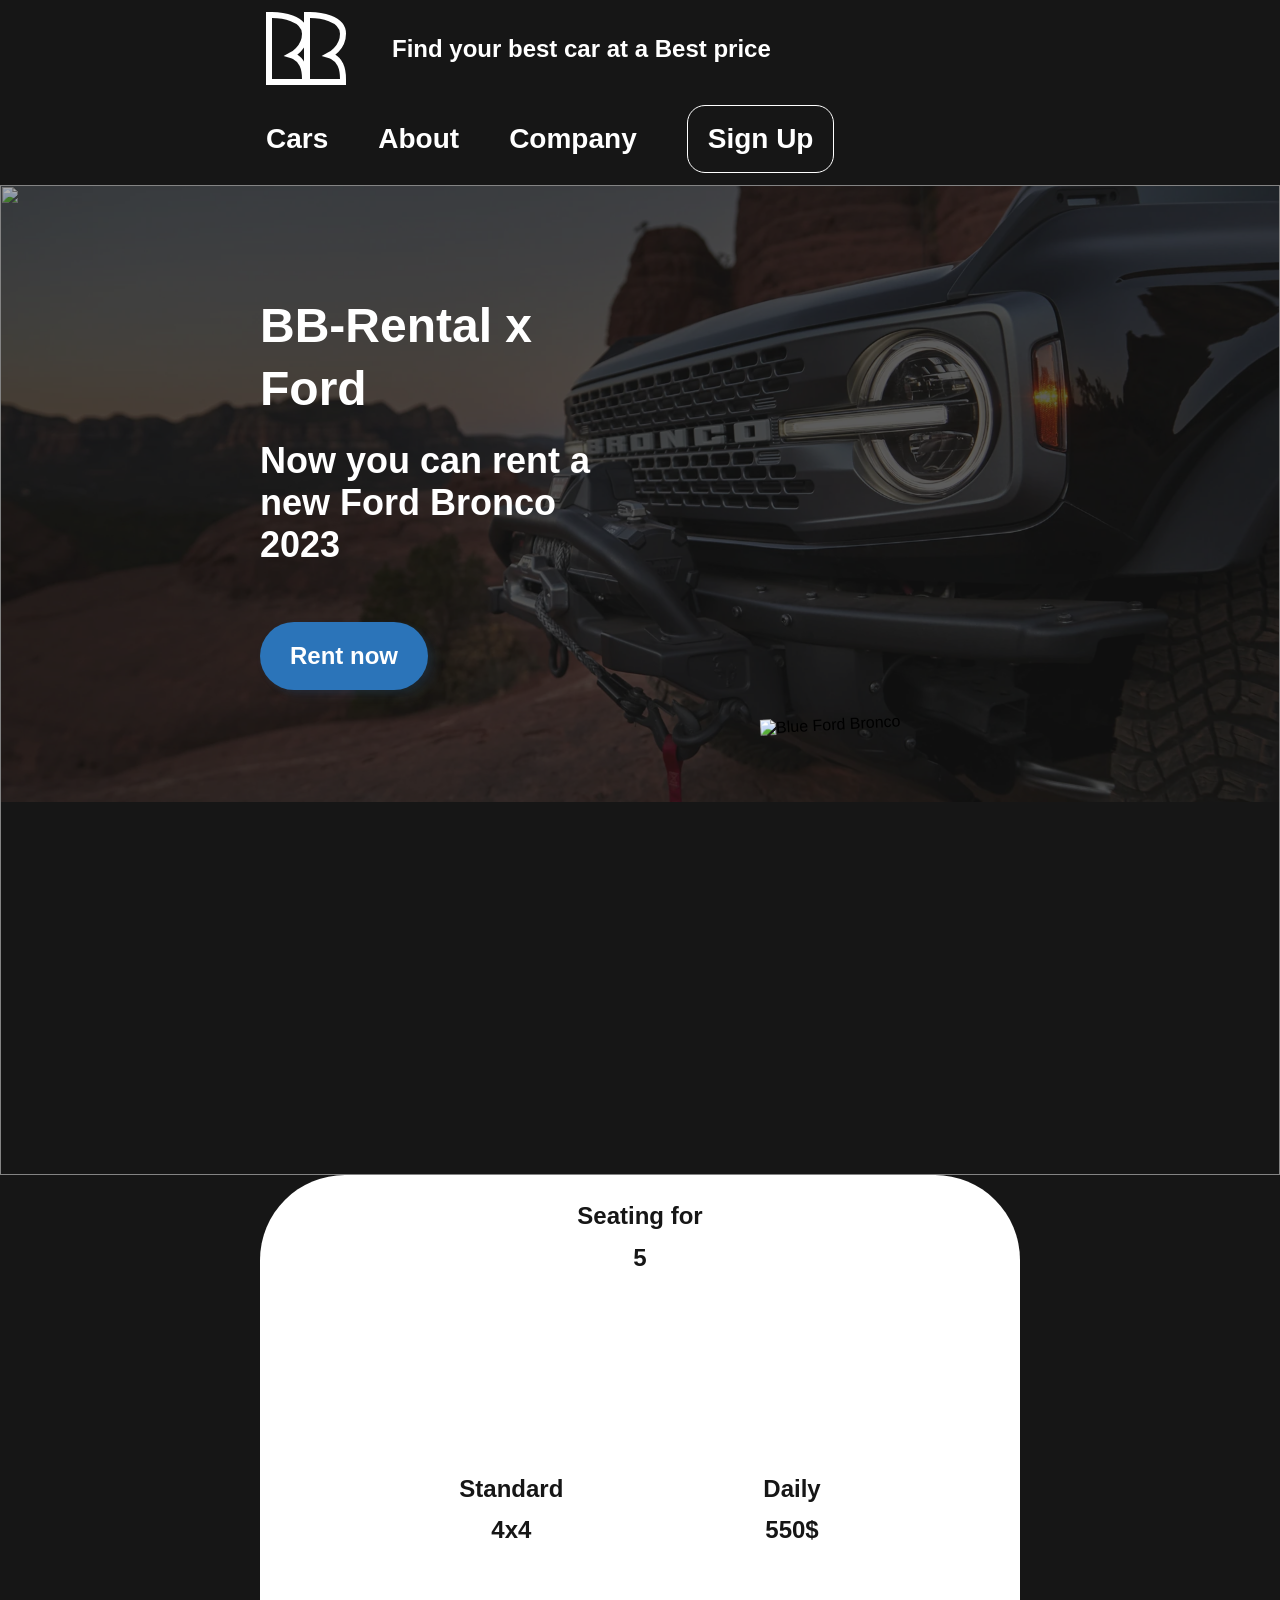
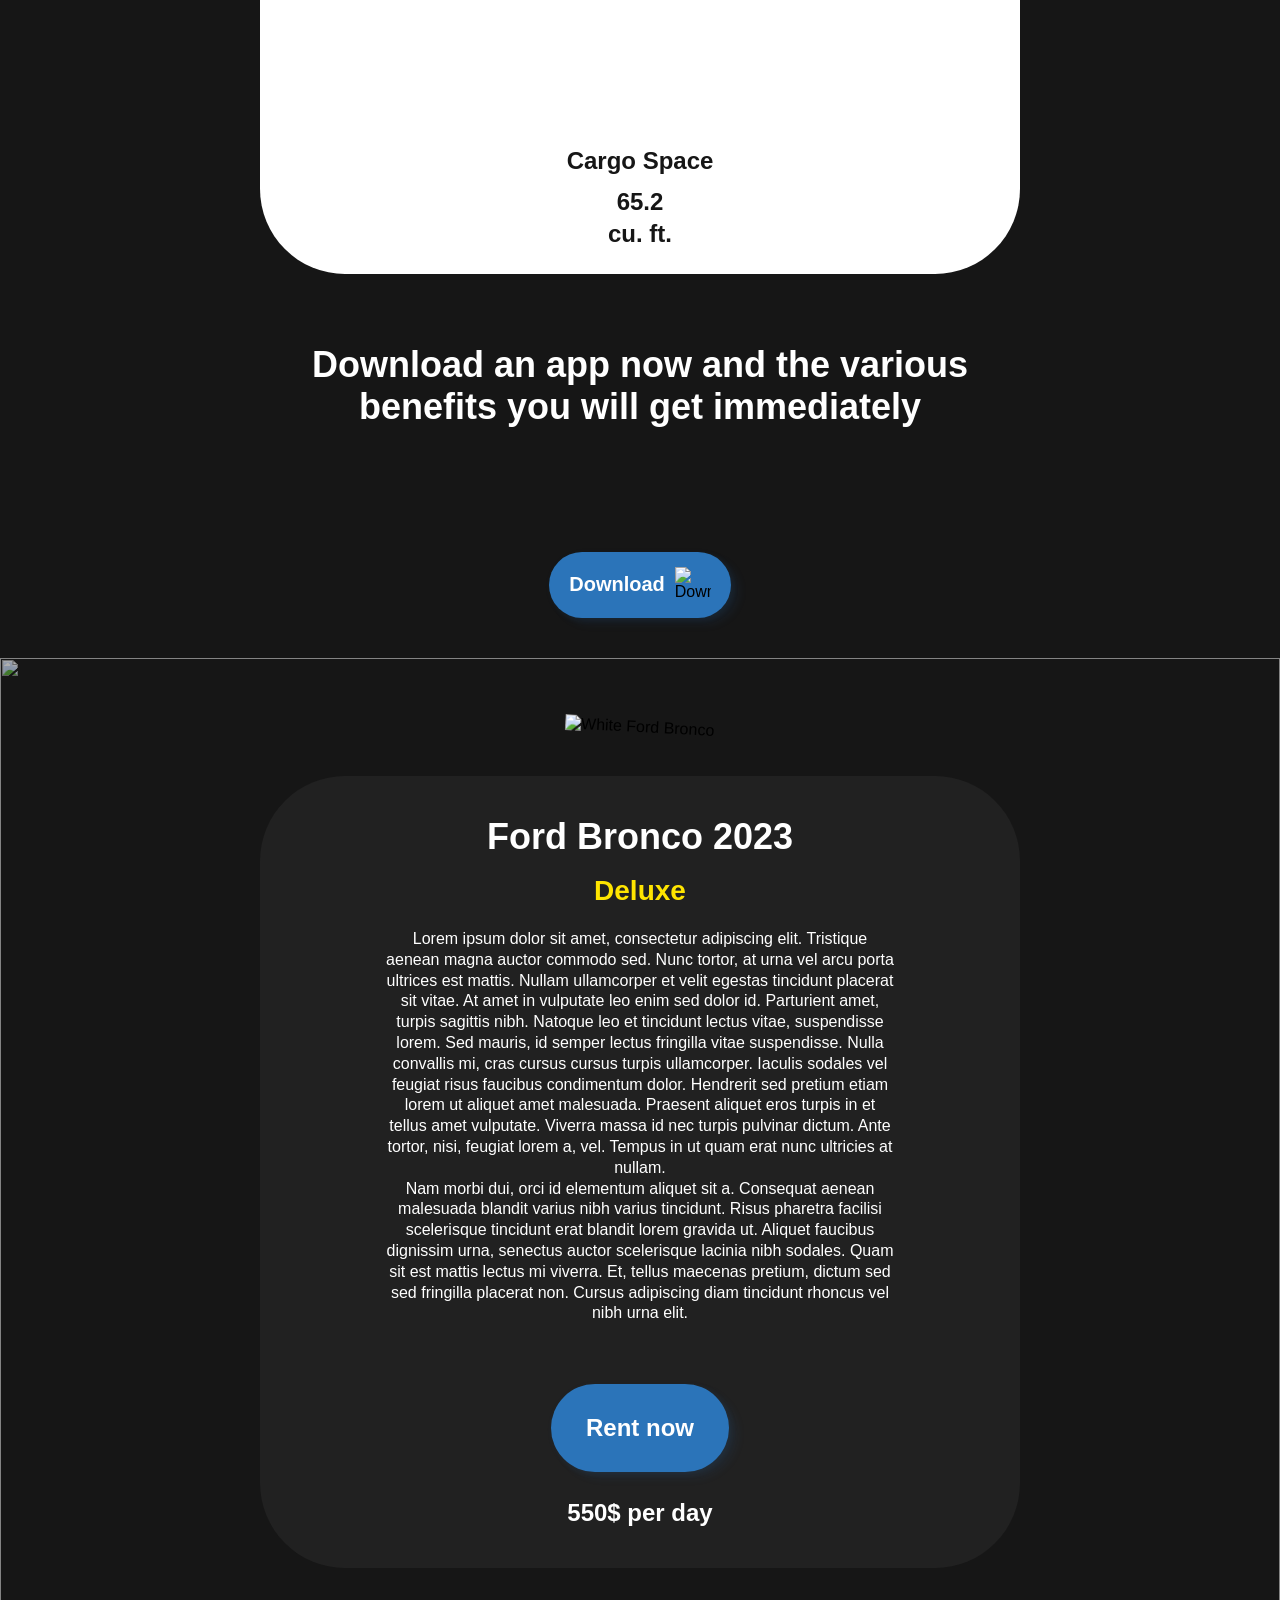
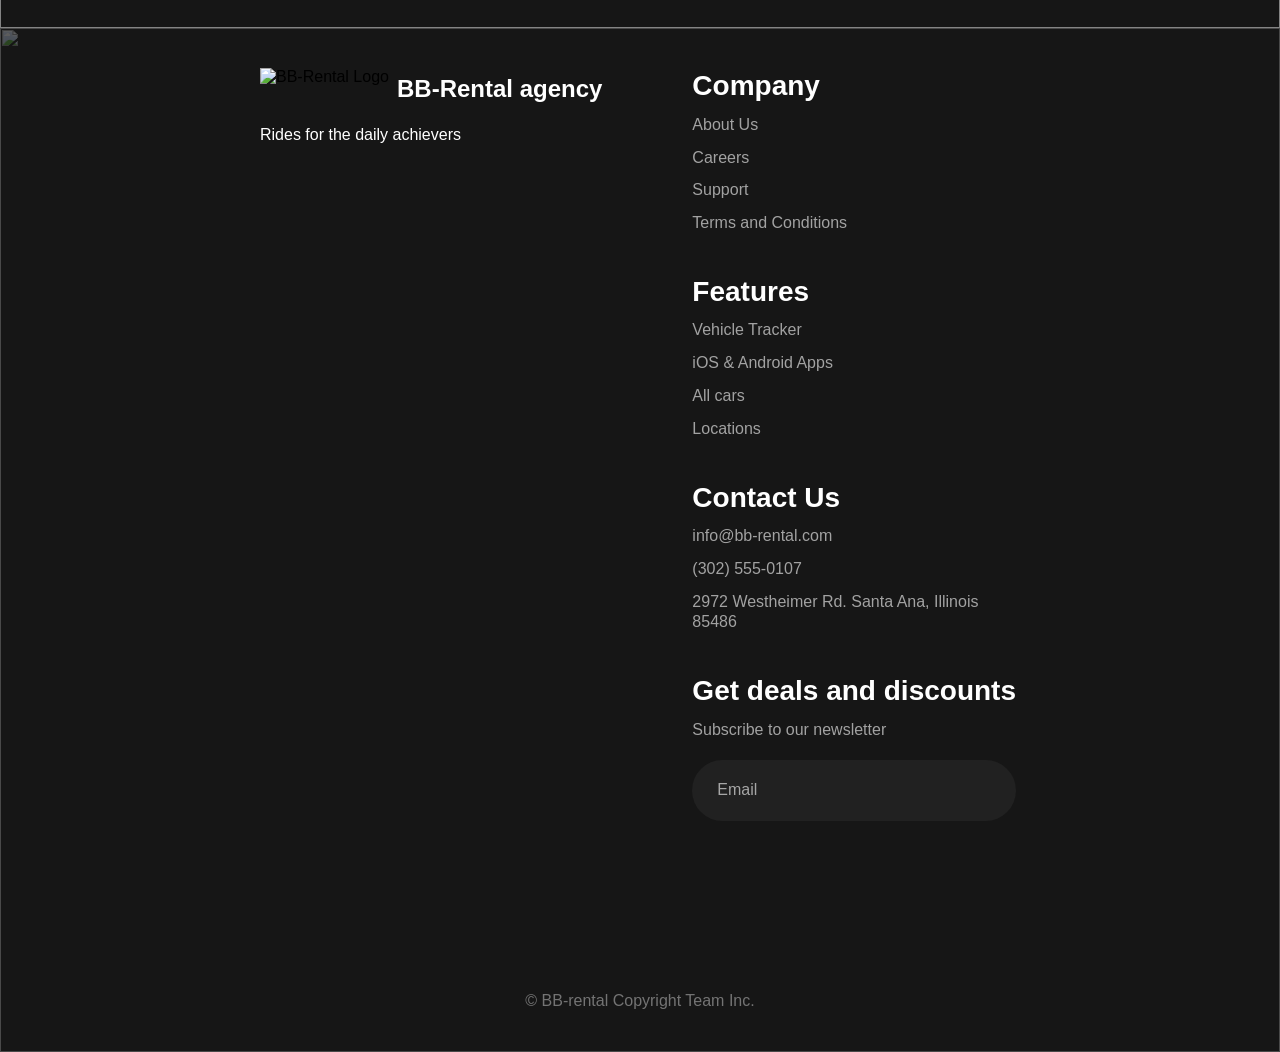
==== index.html @ 67ff06f6 "files" ====
<!DOCTYPE html>
<html lang="en">
<head>
  <meta charset="UTF-8">
  <meta name="viewport" content="width=device-width, initial-scale=1.0">
  <title>BB-Rental Agency</title>
  <style>
    * {
      box-sizing: border-box;
      margin: 0;
      padding: 0;
    }

    body {
      font-family: 'FiraSans', sans-serif;
      background: #ffffff;
    }

    .bb-rental {
      display: flex;
      flex-direction: column;
      max-width: 1920px;
      margin: 0 auto;
      background: #ffffff;
      overflow: hidden;
    }

    /* Header */
    .bb-rental__header-rectangle {
      background: #161616;
      padding: 12px 266px;
      display: flex;
      align-items: center;
      justify-content: space-between;
      flex-wrap: wrap;
      gap: 20px;
    }

    .bb-rental__frame-4 {
      display: flex;
      align-items: center;
      justify-content: space-between;
      flex: 1;
      flex-wrap: wrap;
      gap: 20px;
    }

    .bb-rental__frame-3 {
      display: flex;
      align-items: center;
      gap: 46px;
    }

    .bb-rental__logo4 {
      display: flex;
      align-items: center;
      gap: 8px;
    }

    .bb-rental__logo4 img {
      height: 40px;
    }

    .bb-rental__find-your-best-car-at-a-best-price {
      color: #ffffff;
      font-size: 24px;
      font-weight: 600;
      line-height: 130%;
    }

    .bb-rental__frame-2 {
      display: flex;
      align-items: center;
      gap: 50px;
      flex-wrap: wrap;
    }

    .bb-rental__cars,
    .bb-rental__about,
    .bb-rental__company2 {
      color: #ffffff;
      font-size: 28px;
      font-weight: 600;
      line-height: 130%;
      cursor: pointer;
    }

    .bb-rental__frame-1 {
      border: 1px solid #ffffff;
      border-radius: 18px;
      padding: 15px 20px;
    }

    .bb-rental__sign-up {
      color: #ffffff;
      font-size: 28px;
      font-weight: 600;
      line-height: 130%;
    }

    /* Main Hero Section */
    .bb-rental__main-section {
      display: flex;
      flex-wrap: wrap;
      background: #161616;
      padding: 90px 260px 0;
      min-height: 990px;
      position: relative;
    }

    .bb-rental__main-bg {
       background-image: url(./image/image\ 2.png);
      background-size: contain;
      background-repeat: no-repeat;
      position: absolute;
      inset: 0;
      z-index: 0;
      opacity: 0.3;
      object-fit: cover;
      width: 100%;
      height: 100%;
    }

    .bb-rental__main-strokes {
      position: absolute;
      inset: 0;
      z-index: 0;
      opacity: 0.5;
      object-fit: contain;
      width: 100%;
      height: 100%;
    }

    .bb-rental__main-content {
      display: flex;
      flex-direction: column;
      gap: 56px;
      flex: 1;
      z-index: 1;
      padding: 20px 0;
      position: relative;
    }

    .bb-rental__frame-10 {
      display: flex;
      flex-direction: column;
      gap: 20px;
    }

    .bb-rental__bb-rental-x-ford {
      color: #ffffff;
      font-size: 48px;
      font-weight: 700;
      line-height: 130%;
    }

    .bb-rental__now-you-can-rent-a-new-ford-bronco-2023 {
      color: #ffffff;
      font-size: 36px;
      font-weight: 700;
    }

    .bb-rental__button {
      background: #2b74b9;
      border-radius: 85px;
      padding: 20px 30px;
      display: inline-flex;
      align-items: center;
      gap: 10px;
      box-shadow: 0px 0px 0px 0px rgba(43, 116, 185, 0.1),
        2px 2px 6px 0px rgba(43, 116, 185, 0.1),
        8px 6px 10px 0px rgba(43, 116, 185, 0.09);
      cursor: pointer;
      align-self: flex-start;
    }

    .bb-rental__rent-now3 {
      color: #ffffff;
      font-size: 24px;
      font-weight: 800;
    }

    .bb-rental__car-image-wrapper {
      flex: 1;
      display: flex;
      justify-content: center;
      align-items: center;
      z-index: 1;
      position: relative;
    }

    .bb-rental__blue-car {
      max-width: 100%;
      height: auto;
      transform: rotate(-3.05deg);
    }

    .bb-rental__ellipse-7 {
      display: none;
    }

    /* Characteristics */
    .bb-rental__characteristics-wrapper {
      background: #161616;
      padding: 0 260px 30px;
    }

    .bb-rental__rectangle-characteristics {
      background: #ffffff;
      border-radius: 85px;
      padding: 25px 194px;
      display: flex;
      flex-wrap: wrap;
      justify-content: center;
      gap: 200px;
    }

    .bb-rental__frame-27,
    .bb-rental__frame-28,
    .bb-rental__frame-29,
    .bb-rental__frame-31 {
      display: flex;
      flex-direction: column;
      align-items: center;
      gap: 10px;
    }

    .bb-rental__seating-for,
    .bb-rental___5,
    .bb-rental__standard,
    .bb-rental___4-x-4,
    .bb-rental__daily,
    .bb-rental___550,
    .bb-rental__cargo-space,
    .bb-rental___65-2,
    .bb-rental__cu-ft {
      color: #161616;
      font-size: 24px;
      font-weight: 600;
      line-height: 130%;
    }

    .bb-rental__frame-30 {
      display: flex;
      flex-direction: column;
      align-items: center;
    }

    /* App Adapter */
    .bb-rental__adapter {
      background: #161616;
    }

    .bb-rental__rectangle-13 {
      background: #161616;
      padding: 40px 260px;
    }

    .bb-rental__frame-12 {
      display: flex;
      flex-wrap: wrap;
      align-items: center;
      justify-content: center;
      gap: 124px;
    }

    .bb-rental__download-an-app-now-and-the-various-benefits-you-will-get-immediately {
      color: #ffffff;
      font-size: 36px;
      font-weight: 700;
      max-width: 865px;
      text-align: center;
    }

    .bb-rental__frame-11 {
      background: #2b74b9;
      border-radius: 85px;
      padding: 15px 20px;
      display: flex;
      align-items: center;
      gap: 10px;
      box-shadow: 0px 0px 0px 0px rgba(43, 116, 185, 0.1),
        2px 2px 6px 0px rgba(43, 116, 185, 0.1),
        8px 6px 10px 0px rgba(43, 116, 185, 0.09);
      cursor: pointer;
    }

    .bb-rental__download {
      color: #ffffff;
      font-size: 20px;
      font-weight: 800;
    }

    .bb-rental__material-symbols-download {
      width: 36px;
      height: 36px;
    }

    /* Second Page - Ford Bronco */
    .bb-rental__second-page {
      background: #161616;
      padding: 60px 260px;
      display: flex;
      flex-wrap: wrap;
      gap: 40px;
      align-items: center;
      position: relative;
    }

    .bb-rental__second-page-bg {
      position: absolute;
      inset: 0;
      z-index: 0;
      opacity: 0.3;
      object-fit: cover;
      width: 100%;
      height: 100%;
    }

    .bb-rental__second-page-fizzy {
      position: absolute;
      inset: 0;
      z-index: 0;
      opacity: 0.5;
      object-fit: contain;
      width: 100%;
      height: 100%;
    }

    .bb-rental__second-page-visual {
      flex: 1;
      min-width: 400px;
      display: flex;
      flex-direction: column;
      align-items: center;
      gap: 20px;
      position: relative;
      z-index: 1;
    }

    .bb-rental__white-car {
      max-width: 100%;
      height: auto;
      transform: rotate(3deg);
    }

    .bb-rental__ellipse-under-the-yellow-car {
      display: none;
    }

    .bb-rental__frame-9 {
      flex: 1;
      min-width: 400px;
      background: #212121;
      border-radius: 85px;
      padding: 40px;
      display: flex;
      flex-direction: column;
      gap: 60px;
      align-items: center;
      position: relative;
      z-index: 1;
    }

    .bb-rental__frame-7 {
      display: flex;
      flex-direction: column;
      gap: 20px;
      align-items: center;
      max-width: 520px;
    }

    .bb-rental__frame-6 {
      display: flex;
      flex-direction: column;
      gap: 15px;
      align-items: center;
    }

    .bb-rental__ford-bronco-2023 {
      color: #ffffff;
      font-size: 36px;
      font-weight: 700;
    }

    .bb-rental__deluxe {
      color: #ffe500;
      font-size: 28px;
      font-weight: 600;
      line-height: 130%;
    }

    .[base64] {
      color: #ffffff;
      font-size: 16px;
      font-weight: 400;
      line-height: 130%;
      text-align: center;
      max-width: 509px;
    }

    .bb-rental__frame-8 {
      display: flex;
      flex-direction: column;
      gap: 25px;
      align-items: center;
    }

    .bb-rental__rent-now {
      background: #2b74b9;
      border-radius: 85px;
      padding: 30px 35px;
      display: flex;
      align-items: center;
      gap: 10px;
      box-shadow: 0px 0px 0px 0px rgba(43, 116, 185, 0.1),
        2px 2px 6px 0px rgba(43, 116, 185, 0.1),
        8px 6px 10px 0px rgba(43, 116, 185, 0.09);
      cursor: pointer;
    }

    .bb-rental__rent-now2 {
      color: #ffffff;
      font-size: 24px;
      font-weight: 800;
    }

    .bb-rental___550-per-day {
      color: #ffffff;
      font-size: 24px;
      font-weight: 600;
      line-height: 130%;
    }

    /* Footer */
    .bb-rental__footer {
      background: #161616;
      padding: 40px 260px;
      position: relative;
    }

    .bb-rental__footer-bg {
      position: absolute;
      inset: 0;
      z-index: 0;
      opacity: 0.3;
      object-fit: cover;
      width: 100%;
      height: 100%;
    }

    .bb-rental__group-8 {
      display: flex;
      flex-direction: column;
      gap: 170px;
      max-width: 1152px;
      margin: 0 auto;
      position: relative;
      z-index: 1;
    }

    .bb-rental__frame-26 {
      display: flex;
      flex-direction: column;
      gap: 170px;
    }

    .bb-rental__frame-25 {
      display: flex;
      flex-wrap: wrap;
      gap: 90px;
      justify-content: space-between;
    }

    .bb-rental__frame-24 {
      display: flex;
      flex-direction: column;
      gap: 12px;
    }

    .bb-rental__frame-13 {
      display: flex;
      flex-direction: column;
      gap: 17px;
    }

    .bb-rental__logo {
      display: flex;
      align-items: center;
      gap: 8px;
    }

    .bb-rental__logo img {
      height: 40px;
    }

    .bb-rental__logo2 {
      color: #ffffff;
      font-size: 24px;
      font-weight: 600;
      line-height: 130%;
    }

    .bb-rental__logo3 {
      color: #ffffff;
      font-size: 16px;
      font-weight: 400;
      line-height: 130%;
    }

    .bb-rental__frame-23 {
      display: flex;
      flex-wrap: wrap;
      gap: 40px;
      flex: 1;
    }

    .bb-rental__frame-15,
    .bb-rental__frame-17,
    .bb-rental__frame-19 {
      display: flex;
      flex-direction: column;
      gap: 10px;
      min-width: 163px;
    }

    .bb-rental__company,
    .bb-rental__features,
    .bb-rental__contact-us {
      color: #ffffff;
      font-size: 28px;
      font-weight: 600;
      line-height: 130%;
    }

    .bb-rental__frame-14,
    .bb-rental__frame-16,
    .bb-rental__frame-18 {
      display: flex;
      flex-direction: column;
      gap: 12px;
    }

    .bb-rental__about-us,
    .bb-rental__careers,
    .bb-rental__support,
    .bb-rental__terms-and-conditions,
    .bb-rental__vehicle-tracker,
    .bb-rental__i-os-android-apps,
    .bb-rental__all-cars,
    .bb-rental__locations,
    .bb-rental__info-bb-rental-com,
    .bb-rental___302-555-0107,
    .bb-rental___2972-westheimer-rd-santa-ana-illinois-85486 {
      color: #ffffff;
      font-size: 16px;
      font-weight: 400;
      line-height: 130%;
      opacity: 0.6;
    }

    .bb-rental__frame-22 {
      display: flex;
      flex-direction: column;
      gap: 20px;
      min-width: 266px;
    }

    .bb-rental__frame-20 {
      display: flex;
      flex-direction: column;
      gap: 10px;
    }

    .bb-rental__get-deals-and-discounts {
      color: #ffffff;
      font-size: 28px;
      font-weight: 600;
      line-height: 130%;
    }

    .bb-rental__subscribe-to-our-newsletter {
      color: #ffffff;
      font-size: 16px;
      font-weight: 400;
      line-height: 130%;
      opacity: 0.6;
    }

    .bb-rental__frame-21 {
      background: #212121;
      border-radius: 85px;
      padding: 20px 220px 20px 25px;
      display: flex;
      align-items: center;
      gap: 10px;
    }

    .bb-rental__email {
      color: #ffffff;
      font-size: 16px;
      font-weight: 400;
      line-height: 130%;
      opacity: 0.6;
    }

    .bb-rental__bb-rental-copyright-team-inc {
      color: #ffffff;
      font-size: 16px;
      font-weight: 400;
      line-height: 130%;
      opacity: 0.4;
      text-align: center;
    }

    /* Responsive */
    @media (max-width: 1200px) {
      .bb-rental__header-rectangle {
        padding: 12px 40px;
      }
      .bb-rental__main-section {
        padding: 60px 40px 0;
      }
      .bb-rental__characteristics-wrapper {
        padding: 0 40px 30px;
      }
      .bb-rental__rectangle-characteristics {
        padding: 25px 40px;
        gap: 40px;
      }
      .bb-rental__rectangle-13 {
        padding: 40px;
      }
      .bb-rental__second-page {
        padding: 40px;
      }
      .bb-rental__footer {
        padding: 40px;
      }
      .bb-rental__frame-25 {
        flex-direction: column;
        gap: 40px;
      }
      .bb-rental__frame-23 {
        flex-wrap: wrap;
      }
    }

    @media (max-width: 768px) {
      .bb-rental__frame-4 {
        flex-direction: column;
        align-items: stretch;
      }
      .bb-rental__frame-3 {
        flex-wrap: wrap;
        justify-content: center;
      }
      .bb-rental__frame-2 {
        justify-content: center;
      }
      .bb-rental__main-section {
        padding: 40px 20px 0;
        flex-direction: column;
      }
      .bb-rental__second-page {
        flex-direction: column;
        padding: 20px;
      }
      .bb-rental__second-page-visual {
        min-width: auto;
      }
      .bb-rental__frame-9 {
        min-width: auto;
        padding: 20px;
      }
      .bb-rental__rectangle-characteristics {
        flex-direction: column;
        gap: 20px;
        padding: 20px;
      }
      .bb-rental__frame-12 {
        flex-direction: column;
        gap: 30px;
      }
      .bb-rental__frame-21 {
        padding: 20px 40px 20px 25px;
      }
      .bb-rental__bb-rental-x-ford {
        font-size: 32px;
      }
      .bb-rental__now-you-can-rent-a-new-ford-bronco-2023 {
        font-size: 24px;
      }
      .bb-rental__download-an-app-now-and-the-various-benefits-you-will-get-immediately {
        font-size: 24px;
      }
      .bb-rental__ford-bronco-2023 {
        font-size: 28px;
      }
    }
  </style>
</head>
<body>
  <div class="bb-rental">
    <!-- Header -->
    <header class="bb-rental__header-rectangle">
      <div class="bb-rental__frame-4">
        <div class="bb-rental__frame-3">
          <div class="bb-rental__logo4">
            <svg width="80" height="73" viewBox="0 0 80 73" fill="none" xmlns="http://www.w3.org/2000/svg">
            <path d="M6 3C11.2199 3 19.1068 3.80504 25.8037 6.31738C32.3336 8.76707 38.9998 13.3901 39 21.6309C39 26.1215 37.2643 32.6043 32.1816 37.9873C30.3126 39.9667 28.0239 41.7585 25.2646 43.2422C26.4616 43.6213 27.6174 44.0853 28.7158 44.6582C31.9737 46.3576 34.6165 48.9423 36.3984 52.7148C38.1463 56.4154 39 61.1151 39 67V70H3V3H6Z" stroke="white" stroke-width="6" />
            <path d="M44 3C49.2199 3 57.1068 3.80504 63.8037 6.31738C70.3336 8.76707 76.9998 13.3901 77 21.6309C77 26.1215 75.2643 32.6043 70.1816 37.9873C68.3126 39.9667 66.0239 41.7585 63.2646 43.2422C64.4616 43.6213 65.6174 44.0853 66.7158 44.6582C69.9737 46.3576 72.6165 48.9423 74.3984 52.7148C76.1463 56.4154 77 61.1151 77 67V70H41V3H44Z" stroke="white" stroke-width="6" />
          </svg>
          </div>
          <div class="bb-rental__find-your-best-car-at-a-best-price">
            Find your best car at a Best price
          </div>
        </div>
        <nav class="bb-rental__frame-2">
          <span class="bb-rental__cars">Cars</span>
          <span class="bb-rental__about">About</span>
          <span class="bb-rental__company2">Company</span>
          <div class="bb-rental__frame-1">
            <span class="bb-rental__sign-up">Sign Up</span>
          </div>
        </nav>
      </div>
    </header>

    <!-- Main Page -->
    <section class="bb-rental__main-section">
      <img class="bb-rental__main-bg" src="image-10.png" alt="" aria-hidden="true" />
      <img class="bb-rental__main-strokes" src="strokes-bubbles0.svg" alt="" aria-hidden="true" />
      
      <div class="bb-rental__main-content">
        <div class="bb-rental__frame-10">
          <h1 class="bb-rental__bb-rental-x-ford">BB-Rental x Ford</h1>
          <p class="bb-rental__now-you-can-rent-a-new-ford-bronco-2023">
            Now you can rent a new Ford Bronco 2023
          </p>
        </div>
        <div class="bb-rental__button">
          <span class="bb-rental__rent-now3">Rent now</span>
        </div>
      </div>
      <div class="bb-rental__car-image-wrapper">
        <img class="bb-rental__blue-car" src="blue-car0.png" alt="Blue Ford Bronco" />
      </div>
    </section>

    <!-- Characteristics -->
    <div class="bb-rental__characteristics-wrapper">
      <div class="bb-rental__rectangle-characteristics">
        <div class="bb-rental__frame-27">
          <span class="bb-rental__seating-for">Seating for</span>
          <span class="bb-rental___5">5</span>
        </div>
        <div class="bb-rental__frame-28">
          <span class="bb-rental__standard">Standard</span>
          <span class="bb-rental___4-x-4">4x4</span>
        </div>
        <div class="bb-rental__frame-29">
          <span class="bb-rental__daily">Daily</span>
          <span class="bb-rental___550">550$</span>
        </div>
        <div class="bb-rental__frame-31">
          <span class="bb-rental__cargo-space">Cargo Space</span>
          <div class="bb-rental__frame-30">
            <span class="bb-rental___65-2">65.2</span>
            <span class="bb-rental__cu-ft">cu. ft.</span>
          </div>
        </div>
      </div>
    </div>

    <!-- App Adapter -->
    <div class="bb-rental__adapter">
      <div class="bb-rental__rectangle-13">
        <div class="bb-rental__frame-12">
          <p class="bb-rental__download-an-app-now-and-the-various-benefits-you-will-get-immediately">
            Download an app now and the various benefits you will get immediately
          </p>
          <div class="bb-rental__frame-11">
            <span class="bb-rental__download">Download</span>
            <img class="bb-rental__material-symbols-download" src="material-symbols-download0.svg" alt="Download" />
          </div>
        </div>
      </div>
    </div>

    <!-- Second Page - Ford Bronco Details -->
    <section class="bb-rental__second-page">
      <img class="bb-rental__second-page-bg" src="image-20.png" alt="" aria-hidden="true" />
      <img class="bb-rental__second-page-fizzy" src="fizzy-group0.svg" alt="" aria-hidden="true" />
      
      <div class="bb-rental__second-page-visual">
        <img class="bb-rental__white-car" src="white-car0.png" alt="White Ford Bronco" />
      </div>
      <div class="bb-rental__frame-9">
        <div class="bb-rental__frame-7">
          <div class="bb-rental__frame-6">
            <h2 class="bb-rental__ford-bronco-2023">Ford Bronco 2023</h2>
            <span class="bb-rental__deluxe">Deluxe</span>
          </div>
          <p class="[base64]">
            Lorem ipsum dolor sit amet, consectetur adipiscing elit. Tristique
            aenean magna auctor commodo sed. Nunc tortor, at urna vel arcu porta
            ultrices est mattis. Nullam ullamcorper et velit egestas tincidunt
            placerat sit vitae. At amet in vulputate leo enim sed dolor id.
            Parturient amet, turpis sagittis nibh. Natoque leo et tincidunt lectus
            vitae, suspendisse lorem. Sed mauris, id semper lectus fringilla vitae
            suspendisse. Nulla convallis mi, cras cursus cursus turpis ullamcorper.
            Iaculis sodales vel feugiat risus faucibus condimentum dolor. Hendrerit
            sed pretium etiam lorem ut aliquet amet malesuada. Praesent aliquet eros
            turpis in et tellus amet vulputate. Viverra massa id nec turpis pulvinar
            dictum. Ante tortor, nisi, feugiat lorem a, vel. Tempus in ut quam erat
            nunc ultricies at nullam.
            <br />
            Nam morbi dui, orci id elementum aliquet sit a. Consequat aenean
            malesuada blandit varius nibh varius tincidunt. Risus pharetra facilisi
            scelerisque tincidunt erat blandit lorem gravida ut. Aliquet faucibus
            dignissim urna, senectus auctor scelerisque lacinia nibh sodales. Quam
            sit est mattis lectus mi viverra. Et, tellus maecenas pretium, dictum
            sed sed fringilla placerat non. Cursus adipiscing diam tincidunt rhoncus
            vel nibh urna elit.
          </p>
        </div>
        <div class="bb-rental__frame-8">
          <div class="bb-rental__rent-now">
            <span class="bb-rental__rent-now2">Rent now</span>
          </div>
          <span class="bb-rental___550-per-day">550$ per day</span>
        </div>
      </div>
    </section>

    <!-- Footer -->
    <footer class="bb-rental__footer">
      <img class="bb-rental__footer-bg" src="footer-rectangle0.svg" alt="" aria-hidden="true" />
      
      <div class="bb-rental__group-8">
        <div class="bb-rental__frame-26">
          <div class="bb-rental__frame-25">
            <div class="bb-rental__frame-24">
              <div class="bb-rental__frame-13">
                <div class="bb-rental__logo">
                  <img src="logo0.svg" alt="BB-Rental Logo" />
                  <span class="bb-rental__logo2">BB-Rental agency</span>
                </div>
                <span class="bb-rental__logo3">Rides for the daily achievers</span>
              </div>
            </div>
            <div class="bb-rental__frame-23">
              <div class="bb-rental__frame-15">
                <span class="bb-rental__company">Company</span>
                <div class="bb-rental__frame-14">
                  <span class="bb-rental__about-us">About Us</span>
                  <span class="bb-rental__careers">Careers</span>
                  <span class="bb-rental__support">Support</span>
                  <span class="bb-rental__terms-and-conditions">Terms and Conditions</span>
                </div>
              </div>
              <div class="bb-rental__frame-17">
                <span class="bb-rental__features">Features</span>
                <div class="bb-rental__frame-16">
                  <span class="bb-rental__vehicle-tracker">Vehicle Tracker</span>
                  <span class="bb-rental__i-os-android-apps">iOS &amp; Android Apps</span>
                  <span class="bb-rental__all-cars">All cars</span>
                  <span class="bb-rental__locations">Locations</span>
                </div>
              </div>
              <div class="bb-rental__frame-19">
                <span class="bb-rental__contact-us">Contact Us</span>
                <div class="bb-rental__frame-18">
                  <span class="bb-rental__info-bb-rental-com">info@bb-rental.com</span>
                  <span class="bb-rental___302-555-0107">(302) 555-0107</span>
                  <span class="bb-rental___2972-westheimer-rd-santa-ana-illinois-85486">
                    2972 Westheimer Rd. Santa Ana, Illinois 85486
                  </span>
                </div>
              </div>
              <div class="bb-rental__frame-22">
                <div class="bb-rental__frame-20">
                  <span class="bb-rental__get-deals-and-discounts">Get deals and discounts</span>
                  <span class="bb-rental__subscribe-to-our-newsletter">
                    Subscribe to our newsletter
                  </span>
                </div>
                <div class="bb-rental__frame-21">
                  <span class="bb-rental__email">Email</span>
                </div>
              </div>
            </div>
          </div>
          <div class="bb-rental__bb-rental-copyright-team-inc">
            © BB-rental Copyright Team Inc.
          </div>
        </div>
      </div>
    </footer>
  </div>
</body>
</html>
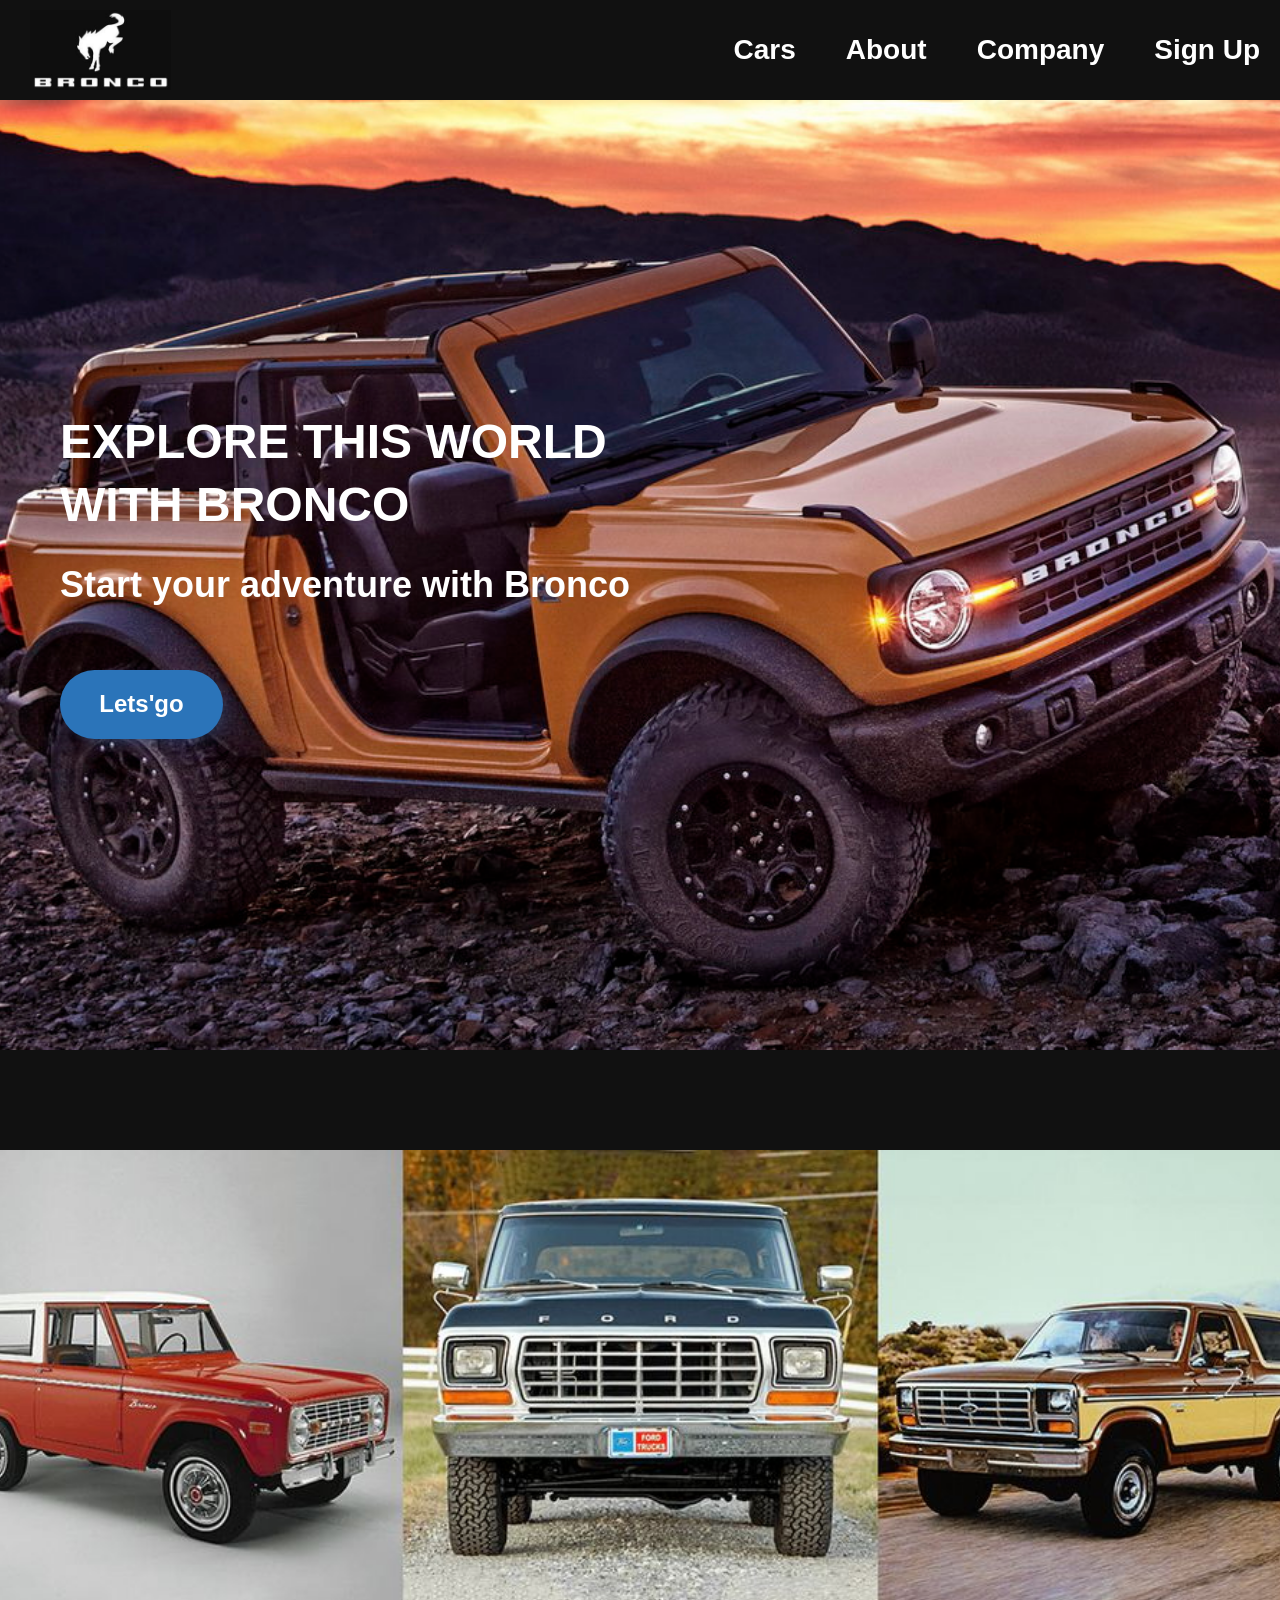
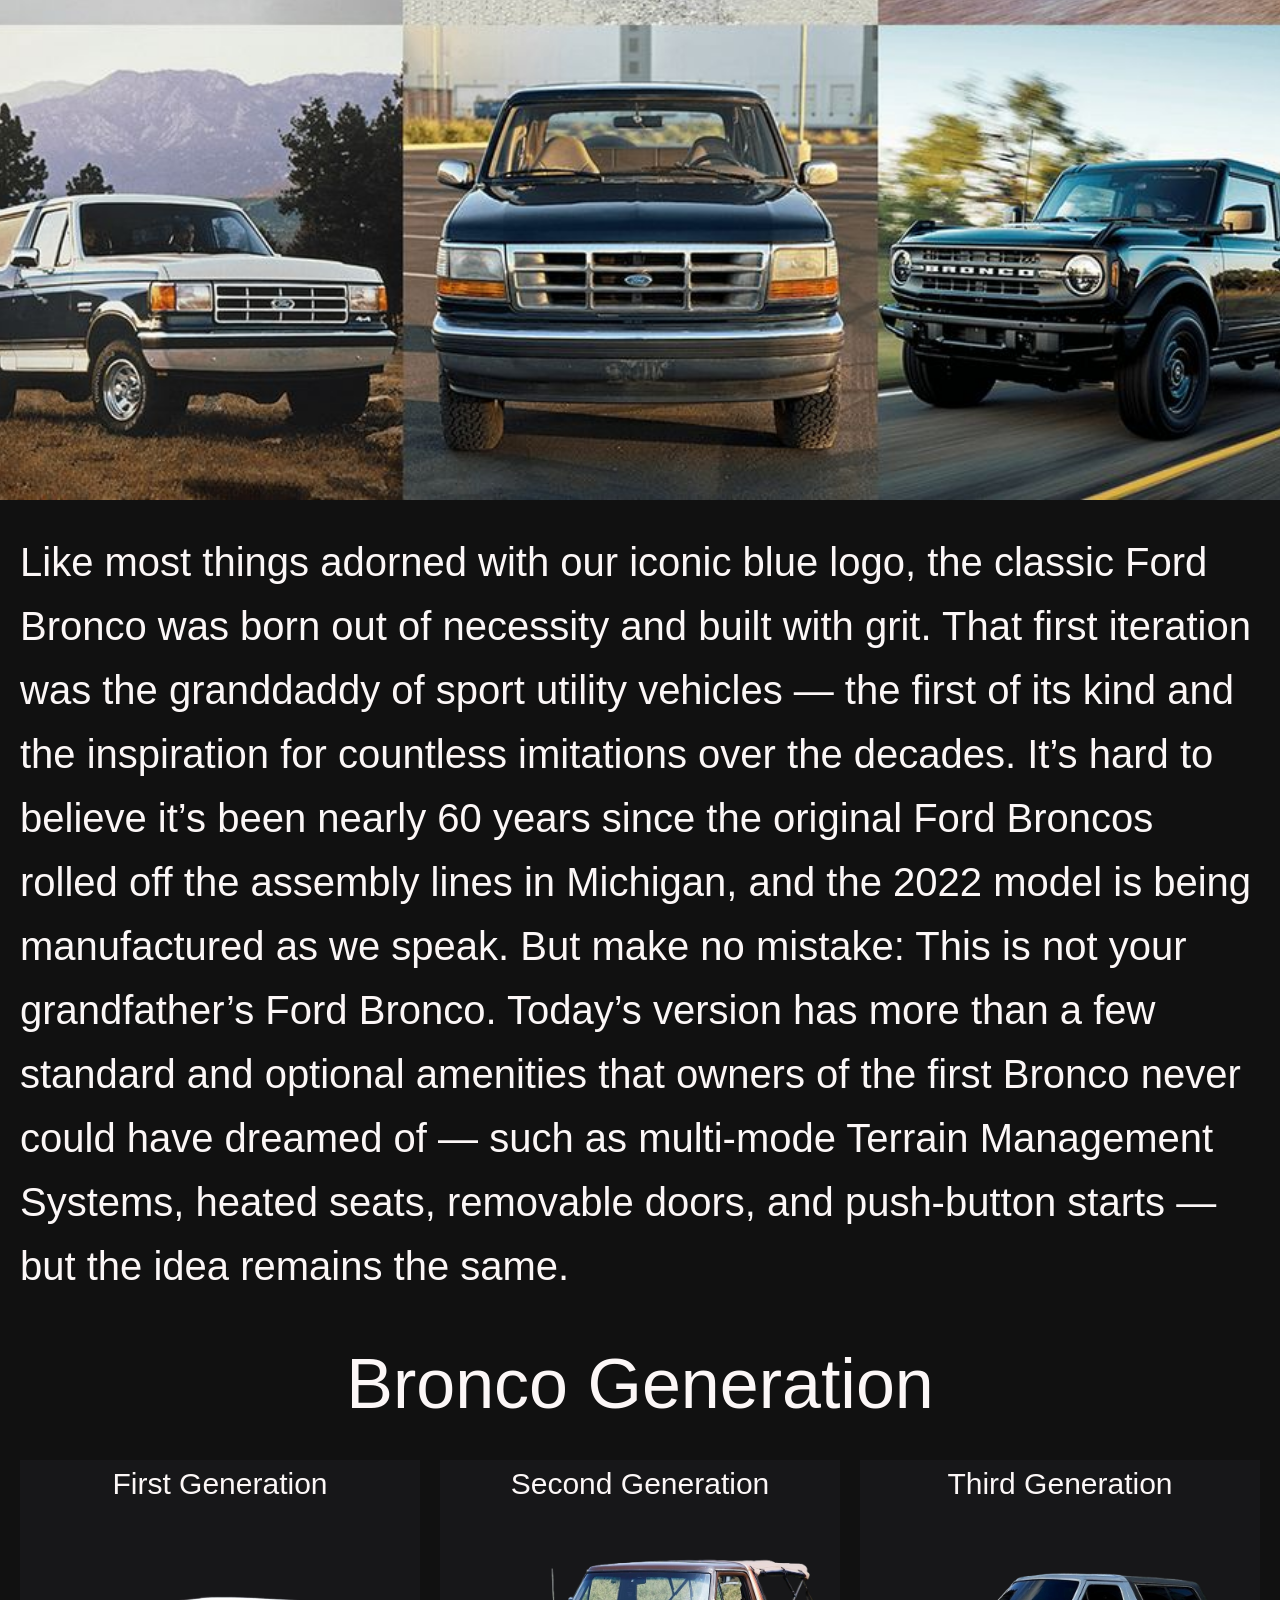
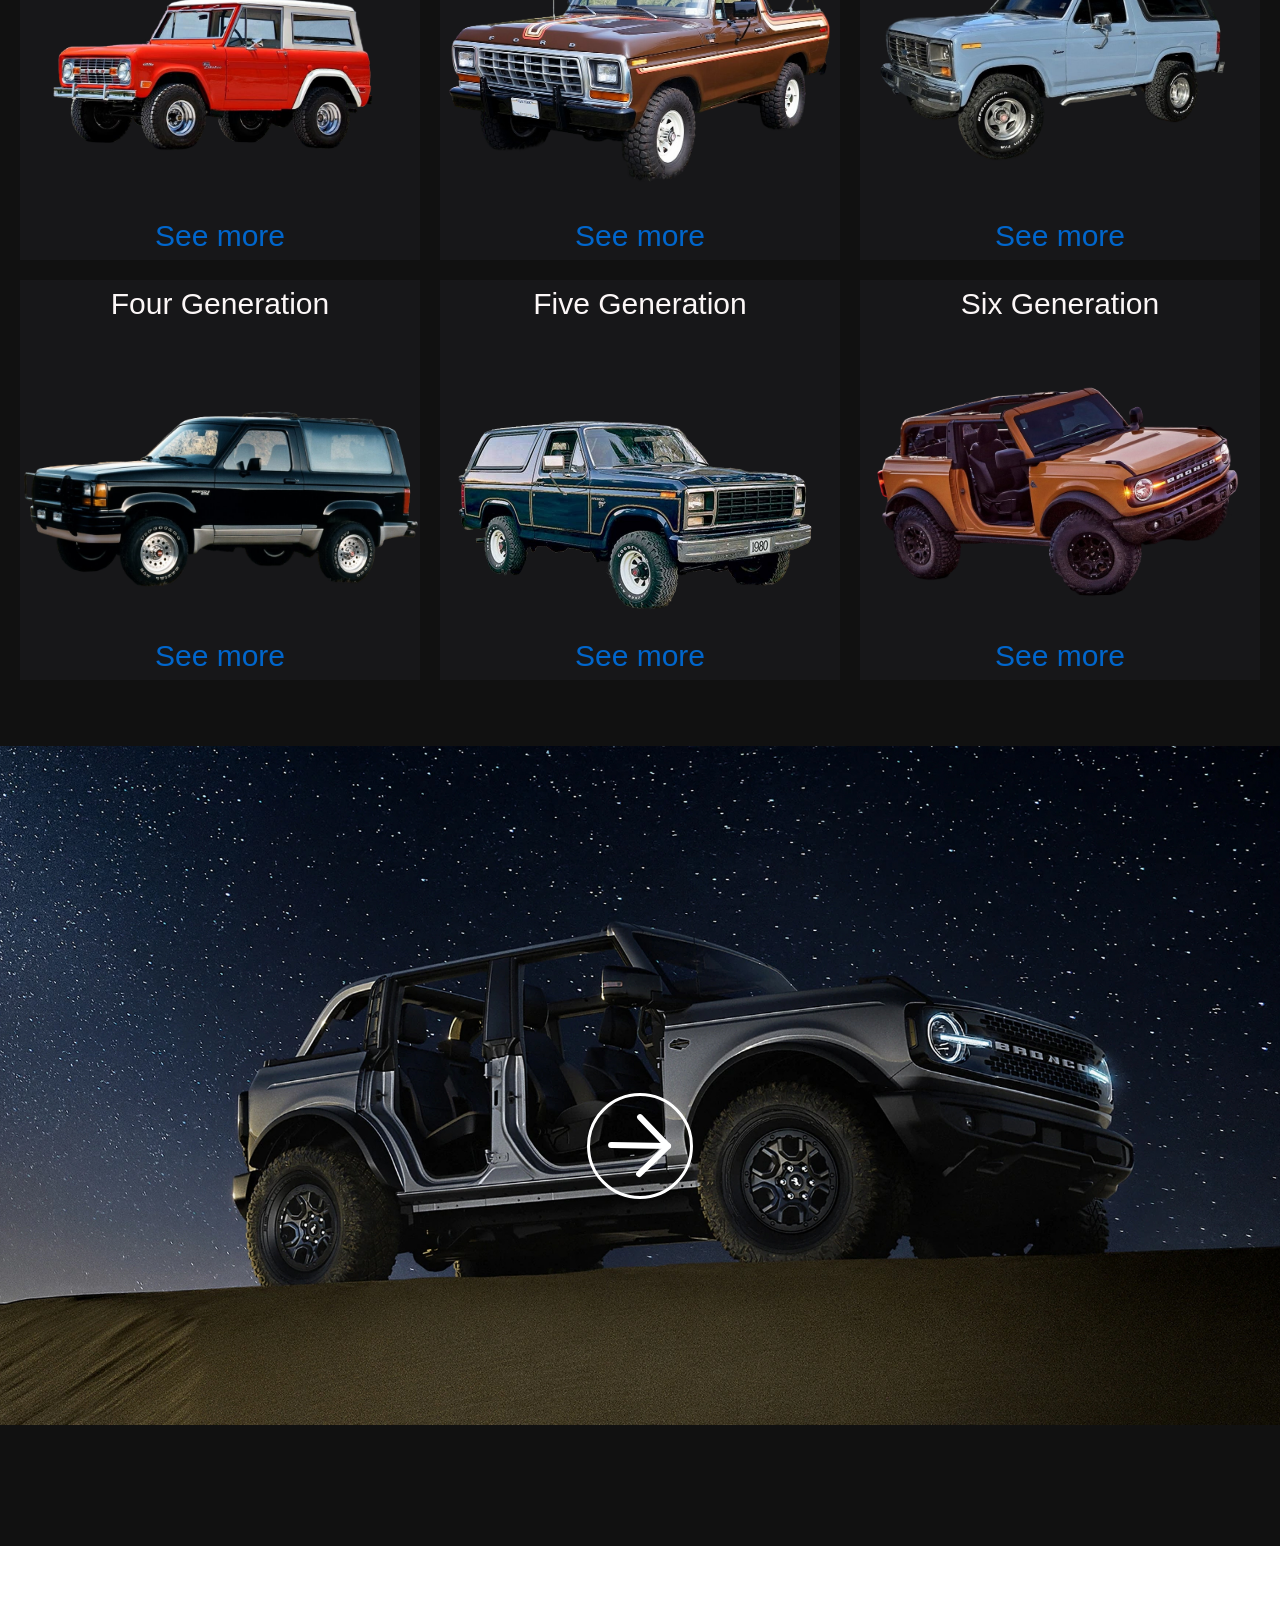
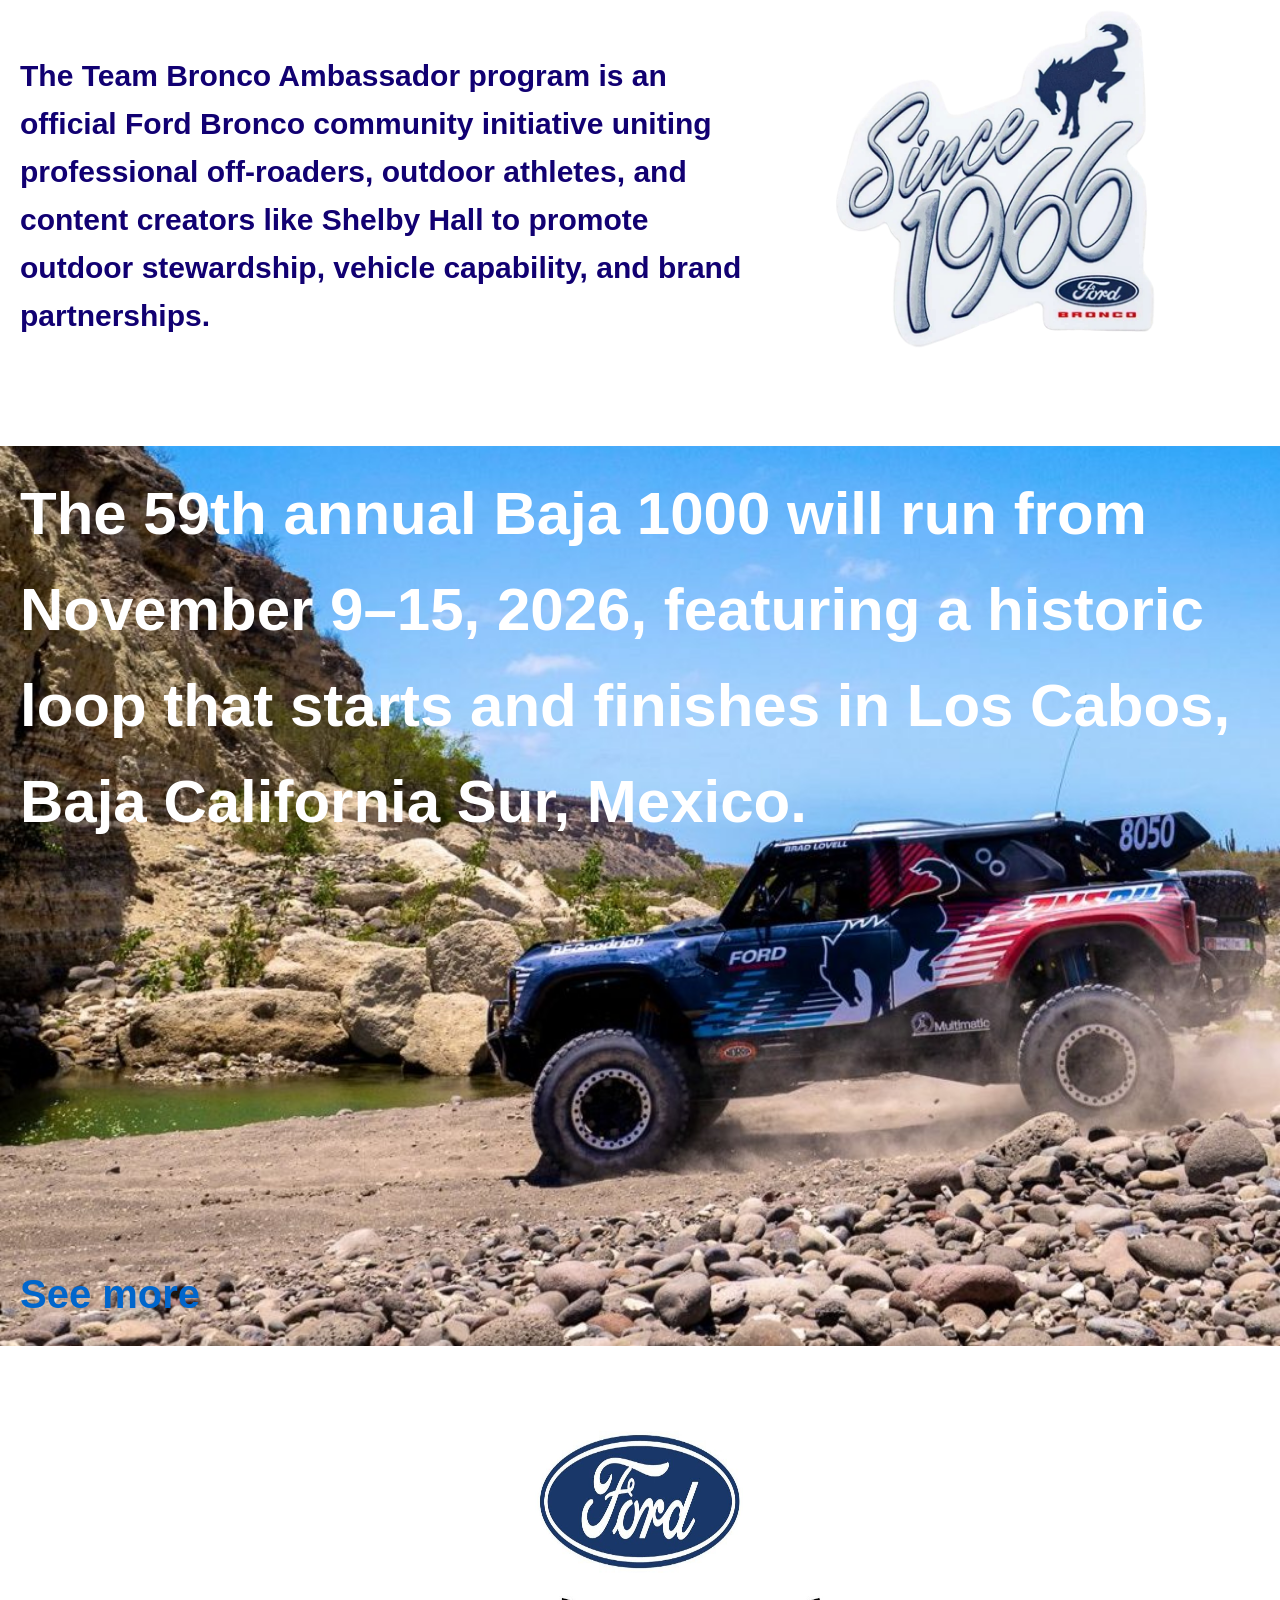
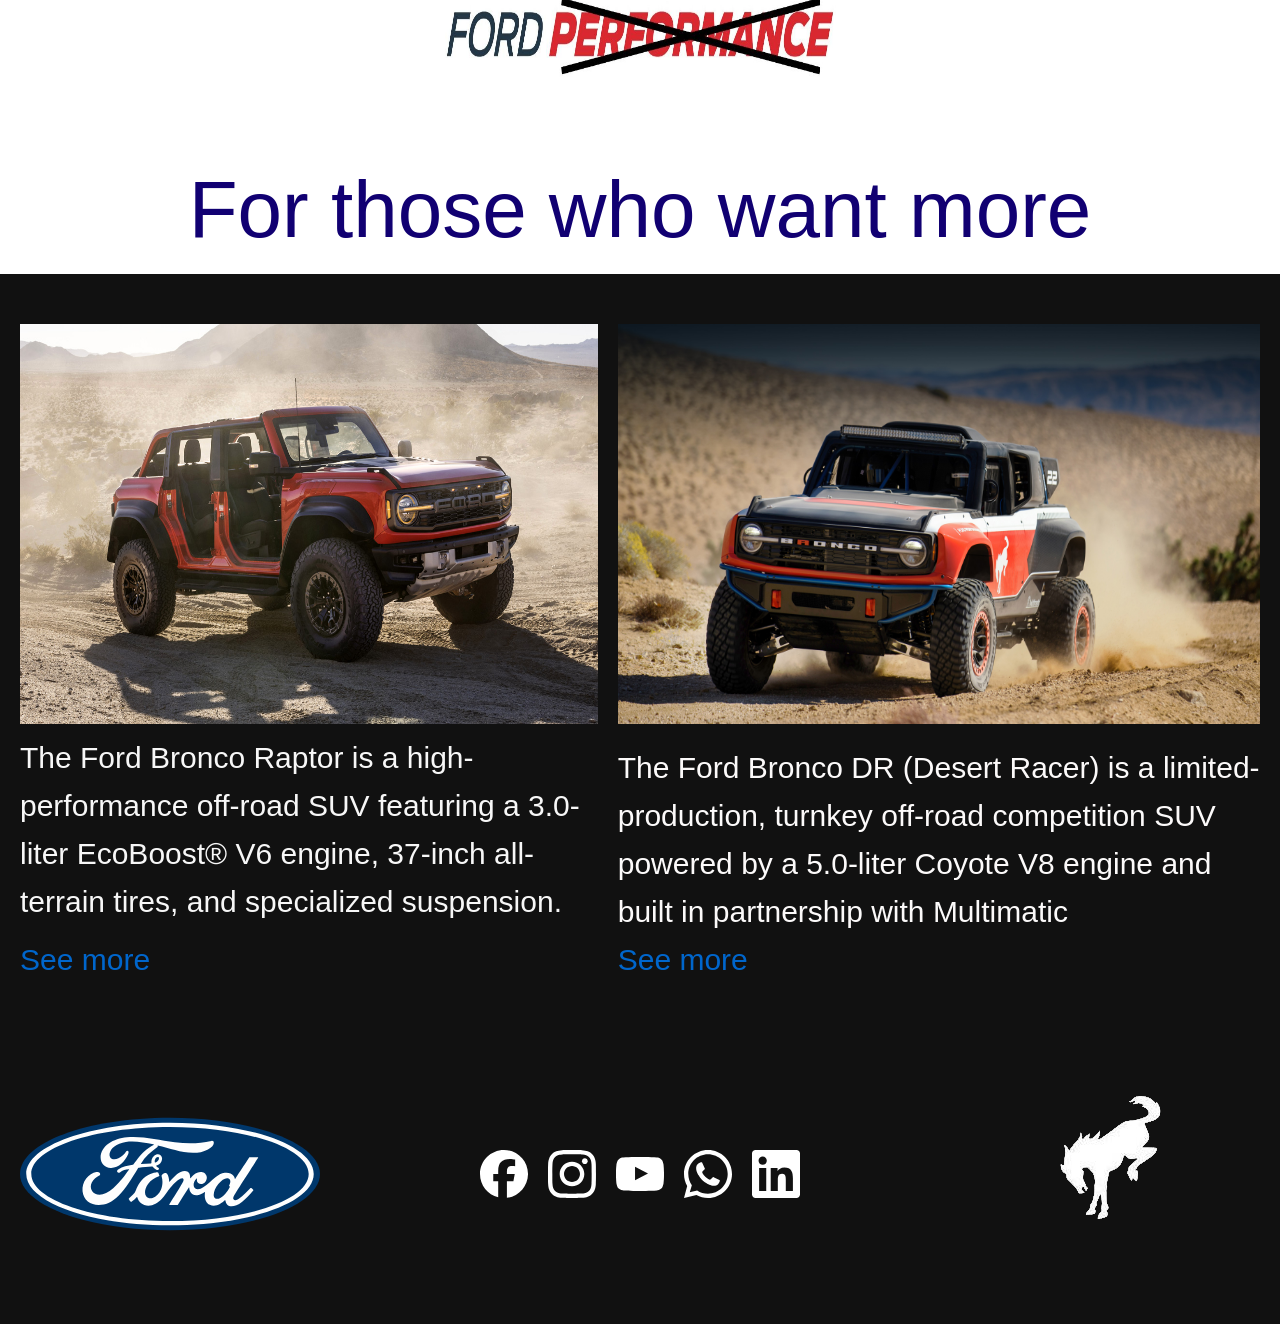
==== commit 9a69b450: "update" ====
--- a/index.html
+++ b/index.html
@@ -1,903 +1,187 @@
 <!DOCTYPE html>
 <html lang="en">
 <head>
-  <meta charset="UTF-8">
-  <meta name="viewport" content="width=device-width, initial-scale=1.0">
-  <title>BB-Rental Agency</title>
-  <style>
-    * {
-      box-sizing: border-box;
-      margin: 0;
-      padding: 0;
-    }
+    <meta charset="UTF-8">
+    <meta name="viewport" content="width=device-width, initial-scale=1.0">
+    <title>Broncos</title>
+     <link rel="stylesheet" href="./style.css">
+    <link href="https://fonts.googleapis.com/css2?family=Work+Sans:wght@300;400;500;600;700&family=Alegreya+Sans:wght@300;400;500;700&family=Grape+Nuts&family=Abril+Fatface&family=Allison&display=swap" rel="stylesheet">
+</head>
 
-    body {
-      font-family: 'FiraSans', sans-serif;
-      background: #ffffff;
-    }
+<body>
+<header class="container header-container">
+    <div class="header__left">
+        <img class="logo" src="/image/logo.jpg">
+    </div>
+    <div class="header__right">
+        <ul class="nav">
+            <li class="nav__item">Cars</li>
+            <li class="nav__item">About</li>
+            <li class="nav__item">Company</li>
+            <li class="nav__item">Sign Up</li>
+        </ul>
+    </div>
+</header>
+<section class="hero">
+    <div class="container hero-container">
+        <div class="hero__item">
+            <div class="hero__title">EXPLORE THIS WORLD WITH BRONCO</div>
+            <div class="hero__descript">Start your adventure with Bronco</div>
+            <button class="hero__button">Lets'go</button>
+        </div>
 
-    .bb-rental {
-      display: flex;
-      flex-direction: column;
-      max-width: 1920px;
-      margin: 0 auto;
-      background: #ffffff;
-      overflow: hidden;
-    }
-
-    /* Header */
-    .bb-rental__header-rectangle {
-      background: #161616;
-      padding: 12px 266px;
-      display: flex;
-      align-items: center;
-      justify-content: space-between;
-      flex-wrap: wrap;
-      gap: 20px;
-    }
-
-    .bb-rental__frame-4 {
-      display: flex;
-      align-items: center;
-      justify-content: space-between;
-      flex: 1;
-      flex-wrap: wrap;
-      gap: 20px;
-    }
-
-    .bb-rental__frame-3 {
-      display: flex;
-      align-items: center;
-      gap: 46px;
-    }
-
-    .bb-rental__logo4 {
-      display: flex;
-      align-items: center;
-      gap: 8px;
-    }
-
-    .bb-rental__logo4 img {
-      height: 40px;
-    }
-
-    .bb-rental__find-your-best-car-at-a-best-price {
-      color: #ffffff;
-      font-size: 24px;
-      font-weight: 600;
-      line-height: 130%;
-    }
-
-    .bb-rental__frame-2 {
-      display: flex;
-      align-items: center;
-      gap: 50px;
-      flex-wrap: wrap;
-    }
-
-    .bb-rental__cars,
-    .bb-rental__about,
-    .bb-rental__company2 {
-      color: #ffffff;
-      font-size: 28px;
-      font-weight: 600;
-      line-height: 130%;
-      cursor: pointer;
-    }
-
-    .bb-rental__frame-1 {
-      border: 1px solid #ffffff;
-      border-radius: 18px;
-      padding: 15px 20px;
-    }
-
-    .bb-rental__sign-up {
-      color: #ffffff;
-      font-size: 28px;
-      font-weight: 600;
-      line-height: 130%;
-    }
-
-    /* Main Hero Section */
-    .bb-rental__main-section {
-      display: flex;
-      flex-wrap: wrap;
-      background: #161616;
-      padding: 90px 260px 0;
-      min-height: 990px;
-      position: relative;
-    }
-
-    .bb-rental__main-bg {
-       background-image: url(./image/image\ 2.png);
-      background-size: contain;
-      background-repeat: no-repeat;
-      position: absolute;
-      inset: 0;
-      z-index: 0;
-      opacity: 0.3;
-      object-fit: cover;
-      width: 100%;
-      height: 100%;
-    }
-
-    .bb-rental__main-strokes {
-      position: absolute;
-      inset: 0;
-      z-index: 0;
-      opacity: 0.5;
-      object-fit: contain;
-      width: 100%;
-      height: 100%;
-    }
-
-    .bb-rental__main-content {
-      display: flex;
-      flex-direction: column;
-      gap: 56px;
-      flex: 1;
-      z-index: 1;
-      padding: 20px 0;
-      position: relative;
-    }
-
-    .bb-rental__frame-10 {
-      display: flex;
-      flex-direction: column;
-      gap: 20px;
-    }
-
-    .bb-rental__bb-rental-x-ford {
-      color: #ffffff;
-      font-size: 48px;
-      font-weight: 700;
-      line-height: 130%;
-    }
-
-    .bb-rental__now-you-can-rent-a-new-ford-bronco-2023 {
-      color: #ffffff;
-      font-size: 36px;
-      font-weight: 700;
-    }
-
-    .bb-rental__button {
-      background: #2b74b9;
-      border-radius: 85px;
-      padding: 20px 30px;
-      display: inline-flex;
-      align-items: center;
-      gap: 10px;
-      box-shadow: 0px 0px 0px 0px rgba(43, 116, 185, 0.1),
-        2px 2px 6px 0px rgba(43, 116, 185, 0.1),
-        8px 6px 10px 0px rgba(43, 116, 185, 0.09);
-      cursor: pointer;
-      align-self: flex-start;
-    }
-
-    .bb-rental__rent-now3 {
-      color: #ffffff;
-      font-size: 24px;
-      font-weight: 800;
-    }
-
-    .bb-rental__car-image-wrapper {
-      flex: 1;
-      display: flex;
-      justify-content: center;
-      align-items: center;
-      z-index: 1;
-      position: relative;
-    }
-
-    .bb-rental__blue-car {
-      max-width: 100%;
-      height: auto;
-      transform: rotate(-3.05deg);
-    }
-
-    .bb-rental__ellipse-7 {
-      display: none;
-    }
-
-    /* Characteristics */
-    .bb-rental__characteristics-wrapper {
-      background: #161616;
-      padding: 0 260px 30px;
-    }
-
-    .bb-rental__rectangle-characteristics {
-      background: #ffffff;
-      border-radius: 85px;
-      padding: 25px 194px;
-      display: flex;
-      flex-wrap: wrap;
-      justify-content: center;
-      gap: 200px;
-    }
-
-    .bb-rental__frame-27,
-    .bb-rental__frame-28,
-    .bb-rental__frame-29,
-    .bb-rental__frame-31 {
-      display: flex;
-      flex-direction: column;
-      align-items: center;
-      gap: 10px;
-    }
-
-    .bb-rental__seating-for,
-    .bb-rental___5,
-    .bb-rental__standard,
-    .bb-rental___4-x-4,
-    .bb-rental__daily,
-    .bb-rental___550,
-    .bb-rental__cargo-space,
-    .bb-rental___65-2,
-    .bb-rental__cu-ft {
-      color: #161616;
-      font-size: 24px;
-      font-weight: 600;
-      line-height: 130%;
-    }
-
-    .bb-rental__frame-30 {
-      display: flex;
-      flex-direction: column;
-      align-items: center;
-    }
-
-    /* App Adapter */
-    .bb-rental__adapter {
-      background: #161616;
-    }
-
-    .bb-rental__rectangle-13 {
-      background: #161616;
-      padding: 40px 260px;
-    }
-
-    .bb-rental__frame-12 {
-      display: flex;
-      flex-wrap: wrap;
-      align-items: center;
-      justify-content: center;
-      gap: 124px;
-    }
-
-    .bb-rental__download-an-app-now-and-the-various-benefits-you-will-get-immediately {
-      color: #ffffff;
-      font-size: 36px;
-      font-weight: 700;
-      max-width: 865px;
-      text-align: center;
-    }
-
-    .bb-rental__frame-11 {
-      background: #2b74b9;
-      border-radius: 85px;
-      padding: 15px 20px;
-      display: flex;
-      align-items: center;
-      gap: 10px;
-      box-shadow: 0px 0px 0px 0px rgba(43, 116, 185, 0.1),
-        2px 2px 6px 0px rgba(43, 116, 185, 0.1),
-        8px 6px 10px 0px rgba(43, 116, 185, 0.09);
-      cursor: pointer;
-    }
-
-    .bb-rental__download {
-      color: #ffffff;
-      font-size: 20px;
-      font-weight: 800;
-    }
-
-    .bb-rental__material-symbols-download {
-      width: 36px;
-      height: 36px;
-    }
-
-    /* Second Page - Ford Bronco */
-    .bb-rental__second-page {
-      background: #161616;
-      padding: 60px 260px;
-      display: flex;
-      flex-wrap: wrap;
-      gap: 40px;
-      align-items: center;
-      position: relative;
-    }
-
-    .bb-rental__second-page-bg {
-      position: absolute;
-      inset: 0;
-      z-index: 0;
-      opacity: 0.3;
-      object-fit: cover;
-      width: 100%;
-      height: 100%;
-    }
-
-    .bb-rental__second-page-fizzy {
-      position: absolute;
-      inset: 0;
-      z-index: 0;
-      opacity: 0.5;
-      object-fit: contain;
-      width: 100%;
-      height: 100%;
-    }
-
-    .bb-rental__second-page-visual {
-      flex: 1;
-      min-width: 400px;
-      display: flex;
-      flex-direction: column;
-      align-items: center;
-      gap: 20px;
-      position: relative;
-      z-index: 1;
-    }
-
-    .bb-rental__white-car {
-      max-width: 100%;
-      height: auto;
-      transform: rotate(3deg);
-    }
-
-    .bb-rental__ellipse-under-the-yellow-car {
-      display: none;
-    }
-
-    .bb-rental__frame-9 {
-      flex: 1;
-      min-width: 400px;
-      background: #212121;
-      border-radius: 85px;
-      padding: 40px;
-      display: flex;
-      flex-direction: column;
-      gap: 60px;
-      align-items: center;
-      position: relative;
-      z-index: 1;
-    }
-
-    .bb-rental__frame-7 {
-      display: flex;
-      flex-direction: column;
-      gap: 20px;
-      align-items: center;
-      max-width: 520px;
-    }
-
-    .bb-rental__frame-6 {
-      display: flex;
-      flex-direction: column;
-      gap: 15px;
-      align-items: center;
-    }
-
-    .bb-rental__ford-bronco-2023 {
-      color: #ffffff;
-      font-size: 36px;
-      font-weight: 700;
-    }
-
-    .bb-rental__deluxe {
-      color: #ffe500;
-      font-size: 28px;
-      font-weight: 600;
-      line-height: 130%;
-    }
-
-    .[base64] {
-      color: #ffffff;
-      font-size: 16px;
-      font-weight: 400;
-      line-height: 130%;
-      text-align: center;
-      max-width: 509px;
-    }
-
-    .bb-rental__frame-8 {
-      display: flex;
-      flex-direction: column;
-      gap: 25px;
-      align-items: center;
-    }
-
-    .bb-rental__rent-now {
-      background: #2b74b9;
-      border-radius: 85px;
-      padding: 30px 35px;
-      display: flex;
-      align-items: center;
-      gap: 10px;
-      box-shadow: 0px 0px 0px 0px rgba(43, 116, 185, 0.1),
-        2px 2px 6px 0px rgba(43, 116, 185, 0.1),
-        8px 6px 10px 0px rgba(43, 116, 185, 0.09);
-      cursor: pointer;
-    }
-
-    .bb-rental__rent-now2 {
-      color: #ffffff;
-      font-size: 24px;
-      font-weight: 800;
-    }
-
-    .bb-rental___550-per-day {
-      color: #ffffff;
-      font-size: 24px;
-      font-weight: 600;
-      line-height: 130%;
-    }
-
-    /* Footer */
-    .bb-rental__footer {
-      background: #161616;
-      padding: 40px 260px;
-      position: relative;
-    }
-
-    .bb-rental__footer-bg {
-      position: absolute;
-      inset: 0;
-      z-index: 0;
-      opacity: 0.3;
-      object-fit: cover;
-      width: 100%;
-      height: 100%;
-    }
-
-    .bb-rental__group-8 {
-      display: flex;
-      flex-direction: column;
-      gap: 170px;
-      max-width: 1152px;
-      margin: 0 auto;
-      position: relative;
-      z-index: 1;
-    }
-
-    .bb-rental__frame-26 {
-      display: flex;
-      flex-direction: column;
-      gap: 170px;
-    }
-
-    .bb-rental__frame-25 {
-      display: flex;
-      flex-wrap: wrap;
-      gap: 90px;
-      justify-content: space-between;
-    }
-
-    .bb-rental__frame-24 {
-      display: flex;
-      flex-direction: column;
-      gap: 12px;
-    }
-
-    .bb-rental__frame-13 {
-      display: flex;
-      flex-direction: column;
-      gap: 17px;
-    }
-
-    .bb-rental__logo {
-      display: flex;
-      align-items: center;
-      gap: 8px;
-    }
-
-    .bb-rental__logo img {
-      height: 40px;
-    }
-
-    .bb-rental__logo2 {
-      color: #ffffff;
-      font-size: 24px;
-      font-weight: 600;
-      line-height: 130%;
-    }
-
-    .bb-rental__logo3 {
-      color: #ffffff;
-      font-size: 16px;
-      font-weight: 400;
-      line-height: 130%;
-    }
-
-    .bb-rental__frame-23 {
-      display: flex;
-      flex-wrap: wrap;
-      gap: 40px;
-      flex: 1;
-    }
-
-    .bb-rental__frame-15,
-    .bb-rental__frame-17,
-    .bb-rental__frame-19 {
-      display: flex;
-      flex-direction: column;
-      gap: 10px;
-      min-width: 163px;
-    }
-
-    .bb-rental__company,
-    .bb-rental__features,
-    .bb-rental__contact-us {
-      color: #ffffff;
-      font-size: 28px;
-      font-weight: 600;
-      line-height: 130%;
-    }
-
-    .bb-rental__frame-14,
-    .bb-rental__frame-16,
-    .bb-rental__frame-18 {
-      display: flex;
-      flex-direction: column;
-      gap: 12px;
-    }
-
-    .bb-rental__about-us,
-    .bb-rental__careers,
-    .bb-rental__support,
-    .bb-rental__terms-and-conditions,
-    .bb-rental__vehicle-tracker,
-    .bb-rental__i-os-android-apps,
-    .bb-rental__all-cars,
-    .bb-rental__locations,
-    .bb-rental__info-bb-rental-com,
-    .bb-rental___302-555-0107,
-    .bb-rental___2972-westheimer-rd-santa-ana-illinois-85486 {
-      color: #ffffff;
-      font-size: 16px;
-      font-weight: 400;
-      line-height: 130%;
-      opacity: 0.6;
-    }
-
-    .bb-rental__frame-22 {
-      display: flex;
-      flex-direction: column;
-      gap: 20px;
-      min-width: 266px;
-    }
-
-    .bb-rental__frame-20 {
-      display: flex;
-      flex-direction: column;
-      gap: 10px;
-    }
-
-    .bb-rental__get-deals-and-discounts {
-      color: #ffffff;
-      font-size: 28px;
-      font-weight: 600;
-      line-height: 130%;
-    }
-
-    .bb-rental__subscribe-to-our-newsletter {
-      color: #ffffff;
-      font-size: 16px;
-      font-weight: 400;
-      line-height: 130%;
-      opacity: 0.6;
-    }
-
-    .bb-rental__frame-21 {
-      background: #212121;
-      border-radius: 85px;
-      padding: 20px 220px 20px 25px;
-      display: flex;
-      align-items: center;
-      gap: 10px;
-    }
-
-    .bb-rental__email {
-      color: #ffffff;
-      font-size: 16px;
-      font-weight: 400;
-      line-height: 130%;
-      opacity: 0.6;
-    }
-
-    .bb-rental__bb-rental-copyright-team-inc {
-      color: #ffffff;
-      font-size: 16px;
-      font-weight: 400;
-      line-height: 130%;
-      opacity: 0.4;
-      text-align: center;
-    }
-
-    /* Responsive */
-    @media (max-width: 1200px) {
-      .bb-rental__header-rectangle {
-        padding: 12px 40px;
-      }
-      .bb-rental__main-section {
-        padding: 60px 40px 0;
-      }
-      .bb-rental__characteristics-wrapper {
-        padding: 0 40px 30px;
-      }
-      .bb-rental__rectangle-characteristics {
-        padding: 25px 40px;
-        gap: 40px;
-      }
-      .bb-rental__rectangle-13 {
-        padding: 40px;
-      }
-      .bb-rental__second-page {
-        padding: 40px;
-      }
-      .bb-rental__footer {
-        padding: 40px;
-      }
-      .bb-rental__frame-25 {
-        flex-direction: column;
-        gap: 40px;
-      }
-      .bb-rental__frame-23 {
-        flex-wrap: wrap;
-      }
-    }
-
-    @media (max-width: 768px) {
-      .bb-rental__frame-4 {
-        flex-direction: column;
-        align-items: stretch;
-      }
-      .bb-rental__frame-3 {
-        flex-wrap: wrap;
-        justify-content: center;
-      }
-      .bb-rental__frame-2 {
-        justify-content: center;
-      }
-      .bb-rental__main-section {
-        padding: 40px 20px 0;
-        flex-direction: column;
-      }
-      .bb-rental__second-page {
-        flex-direction: column;
-        padding: 20px;
-      }
-      .bb-rental__second-page-visual {
-        min-width: auto;
-      }
-      .bb-rental__frame-9 {
-        min-width: auto;
-        padding: 20px;
-      }
-      .bb-rental__rectangle-characteristics {
-        flex-direction: column;
-        gap: 20px;
-        padding: 20px;
-      }
-      .bb-rental__frame-12 {
-        flex-direction: column;
-        gap: 30px;
-      }
-      .bb-rental__frame-21 {
-        padding: 20px 40px 20px 25px;
-      }
-      .bb-rental__bb-rental-x-ford {
-        font-size: 32px;
-      }
-      .bb-rental__now-you-can-rent-a-new-ford-bronco-2023 {
-        font-size: 24px;
-      }
-      .bb-rental__download-an-app-now-and-the-various-benefits-you-will-get-immediately {
-        font-size: 24px;
-      }
-      .bb-rental__ford-bronco-2023 {
-        font-size: 28px;
-      }
-    }
-  </style>
-</head>
-<body>
-  <div class="bb-rental">
-    <!-- Header -->
-    <header class="bb-rental__header-rectangle">
-      <div class="bb-rental__frame-4">
-        <div class="bb-rental__frame-3">
-          <div class="bb-rental__logo4">
-            <svg width="80" height="73" viewBox="0 0 80 73" fill="none" xmlns="http://www.w3.org/2000/svg">
-            <path d="M6 3C11.2199 3 19.1068 3.80504 25.8037 6.31738C32.3336 8.76707 38.9998 13.3901 39 21.6309C39 26.1215 37.2643 32.6043 32.1816 37.9873C30.3126 39.9667 28.0239 41.7585 25.2646 43.2422C26.4616 43.6213 27.6174 44.0853 28.7158 44.6582C31.9737 46.3576 34.6165 48.9423 36.3984 52.7148C38.1463 56.4154 39 61.1151 39 67V70H3V3H6Z" stroke="white" stroke-width="6" />
-            <path d="M44 3C49.2199 3 57.1068 3.80504 63.8037 6.31738C70.3336 8.76707 76.9998 13.3901 77 21.6309C77 26.1215 75.2643 32.6043 70.1816 37.9873C68.3126 39.9667 66.0239 41.7585 63.2646 43.2422C64.4616 43.6213 65.6174 44.0853 66.7158 44.6582C69.9737 46.3576 72.6165 48.9423 74.3984 52.7148C76.1463 56.4154 77 61.1151 77 67V70H41V3H44Z" stroke="white" stroke-width="6" />
-          </svg>
-          </div>
-          <div class="bb-rental__find-your-best-car-at-a-best-price">
-            Find your best car at a Best price
-          </div>
+    </div>
+</section>
+<section class="broncos">
+    <div class="container bronco">
+    </div>
+    <div class="container">
+         <div class="bronco__description">
+            Like most things adorned with our iconic blue logo, the classic Ford Bronco was born out of necessity and built with grit. That first iteration was the granddaddy of sport utility vehicles — the first of its kind and the inspiration for countless imitations over the decades.
+            It’s hard to believe it’s been nearly 60 years since the original Ford Broncos rolled off the assembly lines in Michigan, and the 2022 model is being manufactured as we speak. But make no mistake: This is not your grandfather’s Ford Bronco. Today’s version has more than a few standard and optional amenities that owners of the first Bronco never could have dreamed of — such as multi-mode Terrain Management 
+            Systems, heated seats, removable doors, and push-button starts — but the idea remains the same.
         </div>
-        <nav class="bb-rental__frame-2">
-          <span class="bb-rental__cars">Cars</span>
-          <span class="bb-rental__about">About</span>
-          <span class="bb-rental__company2">Company</span>
-          <div class="bb-rental__frame-1">
-            <span class="bb-rental__sign-up">Sign Up</span>
-          </div>
-        </nav>
-      </div>
-    </header>
-
-    <!-- Main Page -->
-    <section class="bb-rental__main-section">
-      <img class="bb-rental__main-bg" src="image-10.png" alt="" aria-hidden="true" />
-      <img class="bb-rental__main-strokes" src="strokes-bubbles0.svg" alt="" aria-hidden="true" />
-      
-      <div class="bb-rental__main-content">
-        <div class="bb-rental__frame-10">
-          <h1 class="bb-rental__bb-rental-x-ford">BB-Rental x Ford</h1>
-          <p class="bb-rental__now-you-can-rent-a-new-ford-bronco-2023">
-            Now you can rent a new Ford Bronco 2023
-          </p>
+    </div>
+</section>
+<section class="generation">
+    <!--<h2 class="generations-title">Bronco Generation</h2>-->
+    <div class="container generations">
+        <div class="generations-title">Bronco Generation</div>
+        <div class="generations__elements">
+            <div class="generations__elements-item">
+                <div class="generations__title"> First Generation</div>
+                <img src="./image/b1.png">
+                <div class="bronco-dr_link gen"><a>See more</a></div>
+            </div>
+             <div class="generations__elements-item">
+                <div class="generations__title"> Second Generation</div>
+                <img src="./image/b2.png">
+                <div class="bronco-dr_link gen"><a>See more</a></div>
+            </div>
+             <div class="generations__elements-item">
+                <div class="generations__title"> Third Generation</div>
+                <img src="./image/b3.png">
+                <div class="bronco-dr_link gen"><a>See more</a></div>
+            </div>
+             <div class="generations__elements-item">
+                <div class="generations__title"> Four Generation</div>
+                <img src="./image/b4.png">
+                <div class="bronco-dr_link gen"><a>See more</a></div>
+            </div>
+             <div class="generations__elements-item">
+                <div class="generations__title"> Five Generation</div>
+                <img src="./image/b5.png">
+                <div class="bronco-dr_link gen"><a>See more</a></div>
+            </div>
+             <div class="generations__elements-item">
+                <div class="generations__title"> Six Generation</div>
+                <img src="./image/b6.png">
+                <div class="bronco-dr_link gen"><a>See more</a></div>
+            </div>
         </div>
-        <div class="bb-rental__button">
-          <span class="bb-rental__rent-now3">Rent now</span>
-        </div>
-      </div>
-      <div class="bb-rental__car-image-wrapper">
-        <img class="bb-rental__blue-car" src="blue-car0.png" alt="Blue Ford Bronco" />
-      </div>
-    </section>
-
-    <!-- Characteristics -->
-    <div class="bb-rental__characteristics-wrapper">
-      <div class="bb-rental__rectangle-characteristics">
-        <div class="bb-rental__frame-27">
-          <span class="bb-rental__seating-for">Seating for</span>
-          <span class="bb-rental___5">5</span>
-        </div>
-        <div class="bb-rental__frame-28">
-          <span class="bb-rental__standard">Standard</span>
-          <span class="bb-rental___4-x-4">4x4</span>
-        </div>
-        <div class="bb-rental__frame-29">
-          <span class="bb-rental__daily">Daily</span>
-          <span class="bb-rental___550">550$</span>
-        </div>
-        <div class="bb-rental__frame-31">
-          <span class="bb-rental__cargo-space">Cargo Space</span>
-          <div class="bb-rental__frame-30">
-            <span class="bb-rental___65-2">65.2</span>
-            <span class="bb-rental__cu-ft">cu. ft.</span>
-          </div>
-        </div>
-      </div>
     </div>
 
-    <!-- App Adapter -->
-    <div class="bb-rental__adapter">
-      <div class="bb-rental__rectangle-13">
-        <div class="bb-rental__frame-12">
-          <p class="bb-rental__download-an-app-now-and-the-various-benefits-you-will-get-immediately">
-            Download an app now and the various benefits you will get immediately
-          </p>
-          <div class="bb-rental__frame-11">
-            <span class="bb-rental__download">Download</span>
-            <img class="bb-rental__material-symbols-download" src="material-symbols-download0.svg" alt="Download" />
-          </div>
+</section>
+<section class="middle">
+ <div class="container middle-container">
+   <div class="circle-wrapper">
+                <svg width="100" height="100" viewBox="0 0 50 50" fill="none" xmlns="http://www.w3.org/2000/svg">
+                <path d="M10.5612 24.5539L39.0128 25.0205" stroke="white" stroke-width="3" stroke-linecap="round" stroke-linejoin="round" />
+                <path d="M25.0203 10.5613L39.0128 25.0204L24.5537 39.0129" stroke="white" stroke-width="3" stroke-linecap="round" stroke-linejoin="round" />
+                </svg>
+                </div>
+ </div>
+
+</section>
+<section class="our-team">
+    <div class="container team">
+        <div class="team-description">The Team Bronco Ambassador program is an official Ford Bronco community initiative uniting professional off-roaders, outdoor athletes, and content creators like Shelby Hall to promote outdoor stewardship, vehicle capability, and brand partnerships.</div>
+        <img class="logo-bronco" src="/image/broncos.png">
+    </div>
+</section>
+<section class="events">
+    <div class="container events-container">
+        <div class="events__description">
+            The 59th annual Baja 1000 will run from November 9–15, 2026, featuring a historic loop that starts and finishes in Los Cabos, Baja California Sur, Mexico.
         </div>
-      </div>
+        <div class="event-link"><a>See more</a></div>
     </div>
+</section>
+<section class="wants">
+    <div class="container wants__container">
+        <img class="wants__image" src="/image/perf.png">
+        <div class="wants__title"> For those who want more</div>
+    </div>
+</section>
+<section class="more">
+    <div class="container more__container">
+        <div class="bronco-raptor">
+            <img class="more__image" src="/image/raprtor.jpg">
+            <div class="bronco-raptor_descript">The Ford Bronco Raptor is a high-performance off-road SUV featuring a 3.0-liter EcoBoost® V6 engine, 37-inch all-terrain tires, and specialized suspension. </div>
+            <div class="bronco-raptor_link"><a>See more</a></div>
+        </div>
+        <div class="bronco-dr">
+            <img class="more__image" src="/image/dr1.jpg">
+            <div class="bronco-dr_descript">The Ford Bronco DR (Desert Racer) is a limited-production, turnkey off-road competition SUV powered by a 5.0-liter Coyote V8 engine and built in partnership with Multimatic </div>
+            <div class="bronco-dr_link"><a>See more</a></div>
+        </div>
+    </div>
+</section>
 
-    <!-- Second Page - Ford Bronco Details -->
-    <section class="bb-rental__second-page">
-      <img class="bb-rental__second-page-bg" src="image-20.png" alt="" aria-hidden="true" />
-      <img class="bb-rental__second-page-fizzy" src="fizzy-group0.svg" alt="" aria-hidden="true" />
-      
-      <div class="bb-rental__second-page-visual">
-        <img class="bb-rental__white-car" src="white-car0.png" alt="White Ford Bronco" />
-      </div>
-      <div class="bb-rental__frame-9">
-        <div class="bb-rental__frame-7">
-          <div class="bb-rental__frame-6">
-            <h2 class="bb-rental__ford-bronco-2023">Ford Bronco 2023</h2>
-            <span class="bb-rental__deluxe">Deluxe</span>
-          </div>
-          <p class="[base64]">
-            Lorem ipsum dolor sit amet, consectetur adipiscing elit. Tristique
-            aenean magna auctor commodo sed. Nunc tortor, at urna vel arcu porta
-            ultrices est mattis. Nullam ullamcorper et velit egestas tincidunt
-            placerat sit vitae. At amet in vulputate leo enim sed dolor id.
-            Parturient amet, turpis sagittis nibh. Natoque leo et tincidunt lectus
-            vitae, suspendisse lorem. Sed mauris, id semper lectus fringilla vitae
-            suspendisse. Nulla convallis mi, cras cursus cursus turpis ullamcorper.
-            Iaculis sodales vel feugiat risus faucibus condimentum dolor. Hendrerit
-            sed pretium etiam lorem ut aliquet amet malesuada. Praesent aliquet eros
-            turpis in et tellus amet vulputate. Viverra massa id nec turpis pulvinar
-            dictum. Ante tortor, nisi, feugiat lorem a, vel. Tempus in ut quam erat
-            nunc ultricies at nullam.
-            <br />
-            Nam morbi dui, orci id elementum aliquet sit a. Consequat aenean
-            malesuada blandit varius nibh varius tincidunt. Risus pharetra facilisi
-            scelerisque tincidunt erat blandit lorem gravida ut. Aliquet faucibus
-            dignissim urna, senectus auctor scelerisque lacinia nibh sodales. Quam
-            sit est mattis lectus mi viverra. Et, tellus maecenas pretium, dictum
-            sed sed fringilla placerat non. Cursus adipiscing diam tincidunt rhoncus
-            vel nibh urna elit.
-          </p>
+<footer class="footer">
+    <div class="container footer-container">
+        <div class="footer-logo">
+            <img class="foote__logos" src="/image/ford.svg">
+           
         </div>
-        <div class="bb-rental__frame-8">
-          <div class="bb-rental__rent-now">
-            <span class="bb-rental__rent-now2">Rent now</span>
-          </div>
-          <span class="bb-rental___550-per-day">550$ per day</span>
+        <div class="footer__social">
+            <!--<div class="social__title"> Contact US</div>-->
+            <div class="social__links">
+            <svg width="48" height="48" viewBox="0 0 48 48" fill="none" xmlns="http://www.w3.org/2000/svg">
+            <g clip-path="url(#clip0_17_61)">
+                <path d="M24 0C10.7453 0 0 10.7453 0 24C0 35.255 7.74912 44.6995 18.2026 47.2934V31.3344H13.2538V24H18.2026V20.8397C18.2026 12.671 21.8995 8.8848 29.9194 8.8848C31.44 8.8848 34.0637 9.18336 35.137 9.48096V16.129C34.5706 16.0694 33.5866 16.0397 32.3645 16.0397C28.4294 16.0397 26.9088 17.5306 26.9088 21.4061V24H34.7482L33.4013 31.3344H26.9088V47.8243C38.7926 46.3891 48.001 36.2707 48.001 24C48 10.7453 37.2547 0 24 0Z" fill="white" />
+            </g>
+            <defs>
+                <clipPath id="clip0_17_61">
+                <rect width="48" height="48" fill="white" />
+                </clipPath>
+            </defs>
+            </svg>
+            <svg width="48" height="48" viewBox="0 0 48 48" fill="none" xmlns="http://www.w3.org/2000/svg">
+            <g clip-path="url(#clip0_17_63)">
+                <path d="M24 4.32187C30.4125 4.32187 31.1719 4.35 33.6938 4.4625C36.0375 4.56562 37.3031 4.95938 38.1469 5.2875C39.2625 5.71875 40.0688 6.24375 40.9031 7.07812C41.7469 7.92188 42.2625 8.71875 42.6938 9.83438C43.0219 10.6781 43.4156 11.9531 43.5188 14.2875C43.6313 16.8187 43.6594 17.5781 43.6594 23.9813C43.6594 30.3938 43.6313 31.1531 43.5188 33.675C43.4156 36.0188 43.0219 37.2844 42.6938 38.1281C42.2625 39.2438 41.7375 40.05 40.9031 40.8844C40.0594 41.7281 39.2625 42.2438 38.1469 42.675C37.3031 43.0031 36.0281 43.3969 33.6938 43.5C31.1625 43.6125 30.4031 43.6406 24 43.6406C17.5875 43.6406 16.8281 43.6125 14.3063 43.5C11.9625 43.3969 10.6969 43.0031 9.85313 42.675C8.7375 42.2438 7.93125 41.7188 7.09688 40.8844C6.25313 40.0406 5.7375 39.2438 5.30625 38.1281C4.97813 37.2844 4.58438 36.0094 4.48125 33.675C4.36875 31.1438 4.34063 30.3844 4.34063 23.9813C4.34063 17.5688 4.36875 16.8094 4.48125 14.2875C4.58438 11.9437 4.97813 10.6781 5.30625 9.83438C5.7375 8.71875 6.2625 7.9125 7.09688 7.07812C7.94063 6.23438 8.7375 5.71875 9.85313 5.2875C10.6969 4.95938 11.9719 4.56562 14.3063 4.4625C16.8281 4.35 17.5875 4.32187 24 4.32187ZM24 0C17.4844 0 16.6688 0.028125 14.1094 0.140625C11.5594 0.253125 9.80625 0.665625 8.2875 1.25625C6.70312 1.875 5.3625 2.69062 4.03125 4.03125C2.69063 5.3625 1.875 6.70313 1.25625 8.27813C0.665625 9.80625 0.253125 11.55 0.140625 14.1C0.028125 16.6687 0 17.4844 0 24C0 30.5156 0.028125 31.3312 0.140625 33.8906C0.253125 36.4406 0.665625 38.1938 1.25625 39.7125C1.875 41.2969 2.69063 42.6375 4.03125 43.9688C5.3625 45.3 6.70313 46.125 8.27813 46.7344C9.80625 47.325 11.55 47.7375 14.1 47.85C16.6594 47.9625 17.475 47.9906 23.9906 47.9906C30.5063 47.9906 31.3219 47.9625 33.8813 47.85C36.4313 47.7375 38.1844 47.325 39.7031 46.7344C41.2781 46.125 42.6188 45.3 43.95 43.9688C45.2812 42.6375 46.1063 41.2969 46.7156 39.7219C47.3063 38.1938 47.7188 36.45 47.8313 33.9C47.9438 31.3406 47.9719 30.525 47.9719 24.0094C47.9719 17.4938 47.9438 16.6781 47.8313 14.1188C47.7188 11.5688 47.3063 9.81563 46.7156 8.29688C46.125 6.70312 45.3094 5.3625 43.9688 4.03125C42.6375 2.7 41.2969 1.875 39.7219 1.26562C38.1938 0.675 36.45 0.2625 33.9 0.15C31.3313 0.028125 30.5156 0 24 0Z" fill="white" />
+                <path d="M24 11.6719C17.1938 11.6719 11.6719 17.1938 11.6719 24C11.6719 30.8062 17.1938 36.3281 24 36.3281C30.8062 36.3281 36.3281 30.8062 36.3281 24C36.3281 17.1938 30.8062 11.6719 24 11.6719ZM24 31.9969C19.5844 31.9969 16.0031 28.4156 16.0031 24C16.0031 19.5844 19.5844 16.0031 24 16.0031C28.4156 16.0031 31.9969 19.5844 31.9969 24C31.9969 28.4156 28.4156 31.9969 24 31.9969Z" fill="white" />
+                <path d="M39.6937 11.1843C39.6937 12.778 38.4 14.0624 36.8156 14.0624C35.2219 14.0624 33.9375 12.7687 33.9375 11.1843C33.9375 9.59053 35.2313 8.30615 36.8156 8.30615C38.4 8.30615 39.6937 9.5999 39.6937 11.1843Z" fill="white" />
+            </g>
+            <defs>
+                <clipPath id="clip0_17_63">
+                <rect width="48" height="48" fill="white" />
+                </clipPath>
+            </defs>
+            </svg>
+            <svg width="48" height="48" viewBox="0 0 48 48" fill="none" xmlns="http://www.w3.org/2000/svg">
+            <path d="M47.5219 14.4001C47.5219 14.4001 47.0531 11.0907 45.6094 9.6376C43.7812 7.7251 41.7375 7.71572 40.8 7.60322C34.0875 7.11572 24.0094 7.11572 24.0094 7.11572H23.9906C23.9906 7.11572 13.9125 7.11572 7.2 7.60322C6.2625 7.71572 4.21875 7.7251 2.39062 9.6376C0.946875 11.0907 0.4875 14.4001 0.4875 14.4001C0.4875 14.4001 0 18.2907 0 22.172V25.8095C0 29.6907 0.478125 33.5813 0.478125 33.5813C0.478125 33.5813 0.946875 36.8907 2.38125 38.3438C4.20937 40.2563 6.60938 40.1907 7.67813 40.397C11.5219 40.7626 24 40.8751 24 40.8751C24 40.8751 34.0875 40.8563 40.8 40.3782C41.7375 40.2657 43.7812 40.2563 45.6094 38.3438C47.0531 36.8907 47.5219 33.5813 47.5219 33.5813C47.5219 33.5813 48 29.7001 48 25.8095V22.172C48 18.2907 47.5219 14.4001 47.5219 14.4001ZM19.0406 30.2251V16.7345L32.0062 23.5032L19.0406 30.2251Z" fill="white" />
+            </svg>
+            <svg width="48" height="48" viewBox="0 0 48 48" fill="none" xmlns="http://www.w3.org/2000/svg">
+            <path d="M24 0C37.2547 0 48 10.7453 48 24C48 37.2547 37.2547 48 24 48C19.82 48 15.8904 46.9314 12.4678 45.0527L0 48L3.19629 35.9736C1.16368 32.4497 0 28.3606 0 24C6.76533e-07 10.7453 10.7453 6.76489e-07 24 0ZM24 4.29785C13.1194 4.29785 4.299 13.1185 4.29883 23.999C4.29883 28.1943 5.6104 32.083 7.8457 35.2783L5.7793 42.3193L13.1455 40.4434C16.2581 42.5026 19.9887 43.7012 24 43.7012V43.7002C34.8807 43.7002 43.7012 34.8797 43.7012 23.999C43.701 13.1185 34.8806 4.29785 24 4.29785ZM17.4043 12.1562C17.6982 12.1324 17.9685 12.3028 18.0938 12.5693L20.8311 18.376C20.9604 18.6506 20.9041 18.9777 20.6895 19.1924L18.6484 21.2324C18.2072 21.6737 18.0781 22.361 18.3818 22.9062C19.1265 24.2415 20.1281 25.5276 21.2881 26.7109C22.4714 27.8709 23.7574 28.8732 25.0928 29.6172C25.6381 29.9212 26.3246 29.7919 26.7666 29.3506L28.8076 27.3096C29.0222 27.0953 29.3486 27.0382 29.623 27.168L35.4297 29.9053C35.6964 30.0306 35.8677 30.3014 35.8438 30.5947C35.7811 31.3587 35.4741 32.8901 34.1016 34.2627C30.227 38.1372 23.2692 33.7536 22.9854 33.584C21.2741 32.6647 19.6483 31.4347 18.1064 29.8936C16.5651 28.3522 15.3344 26.725 14.415 25.0137C14.2445 24.7301 9.86133 17.7735 13.7363 13.8984C15.109 12.5258 16.6403 12.2189 17.4043 12.1562Z" fill="white" />
+            </svg>
+            <svg width="48" height="48" viewBox="0 0 48 48" fill="none" xmlns="http://www.w3.org/2000/svg">
+            <g clip-path="url(#clip0_17_68)">
+                <path d="M44.4469 0H3.54375C1.58437 0 0 1.54688 0 3.45938V44.5312C0 46.4437 1.58437 48 3.54375 48H44.4469C46.4062 48 48 46.4438 48 44.5406V3.45938C48 1.54688 46.4062 0 44.4469 0ZM14.2406 40.9031H7.11563V17.9906H14.2406V40.9031ZM10.6781 14.8688C8.39062 14.8688 6.54375 13.0219 6.54375 10.7437C6.54375 8.46562 8.39062 6.61875 10.6781 6.61875C12.9563 6.61875 14.8031 8.46562 14.8031 10.7437C14.8031 13.0125 12.9563 14.8688 10.6781 14.8688ZM40.9031 40.9031H33.7875V29.7656C33.7875 27.1125 33.7406 23.6906 30.0844 23.6906C26.3812 23.6906 25.8187 26.5875 25.8187 29.5781V40.9031H18.7125V17.9906H25.5375V21.1219H25.6312C26.5781 19.3219 28.9031 17.4188 32.3625 17.4188C39.5719 17.4188 40.9031 22.1625 40.9031 28.3313V40.9031Z" fill="white" />
+            </g>
+            <defs>
+                <clipPath id="clip0_17_68">
+                <rect width="48" height="48" fill="white" />
+                </clipPath>
+            </defs>
+            </svg>
+            </div>
         </div>
-      </div>
-    </section>
-
-    <!-- Footer -->
-    <footer class="bb-rental__footer">
-      <img class="bb-rental__footer-bg" src="footer-rectangle0.svg" alt="" aria-hidden="true" />
-      
-      <div class="bb-rental__group-8">
-        <div class="bb-rental__frame-26">
-          <div class="bb-rental__frame-25">
-            <div class="bb-rental__frame-24">
-              <div class="bb-rental__frame-13">
-                <div class="bb-rental__logo">
-                  <img src="logo0.svg" alt="BB-Rental Logo" />
-                  <span class="bb-rental__logo2">BB-Rental agency</span>
-                </div>
-                <span class="bb-rental__logo3">Rides for the daily achievers</span>
-              </div>
-            </div>
-            <div class="bb-rental__frame-23">
-              <div class="bb-rental__frame-15">
-                <span class="bb-rental__company">Company</span>
-                <div class="bb-rental__frame-14">
-                  <span class="bb-rental__about-us">About Us</span>
-                  <span class="bb-rental__careers">Careers</span>
-                  <span class="bb-rental__support">Support</span>
-                  <span class="bb-rental__terms-and-conditions">Terms and Conditions</span>
-                </div>
-              </div>
-              <div class="bb-rental__frame-17">
-                <span class="bb-rental__features">Features</span>
-                <div class="bb-rental__frame-16">
-                  <span class="bb-rental__vehicle-tracker">Vehicle Tracker</span>
-                  <span class="bb-rental__i-os-android-apps">iOS &amp; Android Apps</span>
-                  <span class="bb-rental__all-cars">All cars</span>
-                  <span class="bb-rental__locations">Locations</span>
-                </div>
-              </div>
-              <div class="bb-rental__frame-19">
-                <span class="bb-rental__contact-us">Contact Us</span>
-                <div class="bb-rental__frame-18">
-                  <span class="bb-rental__info-bb-rental-com">info@bb-rental.com</span>
-                  <span class="bb-rental___302-555-0107">(302) 555-0107</span>
-                  <span class="bb-rental___2972-westheimer-rd-santa-ana-illinois-85486">
-                    2972 Westheimer Rd. Santa Ana, Illinois 85486
-                  </span>
-                </div>
-              </div>
-              <div class="bb-rental__frame-22">
-                <div class="bb-rental__frame-20">
-                  <span class="bb-rental__get-deals-and-discounts">Get deals and discounts</span>
-                  <span class="bb-rental__subscribe-to-our-newsletter">
-                    Subscribe to our newsletter
-                  </span>
-                </div>
-                <div class="bb-rental__frame-21">
-                  <span class="bb-rental__email">Email</span>
-                </div>
-              </div>
-            </div>
-          </div>
-          <div class="bb-rental__bb-rental-copyright-team-inc">
-            © BB-rental Copyright Team Inc.
-          </div>
+        <div class="footer-right">
+            <img class="footer-logo" src="/image/nlogo.png">
         </div>
-      </div>
-    </footer>
-  </div>
+     
+    </div>
+</footer>
 </body>
 </html>
--- a/style.css
+++ b/style.css
@@ -0,0 +1,992 @@
+ * {
+  margin: 0;
+  padding: 0;
+  box-sizing: border-box;
+}
+
+html {
+  font-size: 62.5%;
+}
+
+:root {
+  --blue: #2b74b9;
+  --white: #fff;
+  --dark-gray: #212121;
+  --yellow: #ffe500;
+  --black: #161616;
+  --gray: #808080;
+  --font-family: "Work Sans", -apple-system, sans-serif;
+}
+
+body {
+  font-family: "Grape Nuts", -apple-system, sans-serif;
+  font-size: 1.6rem;
+  line-height: 1.6;
+  color: #fcf7f7;
+  background: #000000;
+  min-height: 100vh;
+  background-color: #111;
+}
+
+img {
+  max-width: 100%;
+  display: block;
+}
+
+a {
+  color: #0066cc;
+}
+
+ul, ol {
+  list-style: none;
+}
+
+.container {
+  width: 1440px;
+  max-width: 100%;
+  margin: 0 auto;
+  padding: 0 20px;
+}
+
+/* ========== HEADER ========== */
+.header-container {
+  display: flex;
+  justify-content: space-between;
+  align-items: center;
+}
+
+.header__left {
+  display: flex;
+  align-items: center;
+  gap: 46px;
+}
+
+.header__right {
+  display: flex;
+}
+
+.logo {
+  height: 100px;
+  padding: 10px;
+}
+
+.nav {
+  display: flex;
+  gap: 50px;
+}
+
+.nav__item {
+  font-family: var(--font-family);
+  font-weight: 600;
+  font-size: 28px;
+  line-height: 130%;
+  color: var(--white);
+}
+
+/* ========== HERO ========== */
+.hero {
+  display: flex;
+  flex-direction: column;
+  justify-content: center;
+  background: #000000;
+}
+
+.hero-container {
+  display: flex;
+  flex-direction: column;
+  justify-content: center;
+  background-image: url(/image/2door.jpg);
+  background-size: cover;
+  background-repeat: no-repeat;
+  background-position: center;
+  min-height: 950px;
+}
+
+.hero__item {
+  display: flex;
+  max-width: 677px;
+  flex-direction: column;
+  padding: 40px;
+}
+
+.hero__title {
+  font-family: var(--font-family);
+  font-weight: 700;
+  font-size: 48px;
+  line-height: 130%;
+  color: var(--white);
+}
+
+.hero__descript {
+  font-family: var(--font-family);
+  font-weight: 700;
+  font-size: 36px;
+  color: var(--white);
+  margin-top: 20px;
+  margin-bottom: 56px;
+}
+
+.hero__button {
+  border: none;
+  border-radius: 85px;
+  max-width: 163px;
+  height: 69px;
+  box-shadow: 0 0 0 0 rgba(43, 116, 185, 0.1), 2px 2px 6px 0 rgba(43, 116, 185, 0.1), 8px 6px 10px 0 rgba(43, 116, 185, 0.09), 18px 14px 14px 0 rgba(43, 116, 185, 0.05), 32px 26px 16px 0 rgba(43, 116, 185, 0.01), 50px 40px 18px 0 rgba(43, 116, 185, 0);
+  background: var(--blue);
+  font-family: var(--font-family);
+  font-weight: 800;
+  font-size: 24px;
+  color: var(--white);
+}
+
+.hero__pok {
+  display: flex;
+  align-items: center;
+  justify-content: space-between;
+  border-radius: 85px;
+  padding: 25px 194px;
+  width: 1399px;
+  height: 153px;
+  background: var(--white);
+  margin-top: 226px;
+}
+
+.hero__pok-item {
+  display: flex;
+  flex-direction: column;
+  align-items: center;
+  gap: 10px;
+}
+
+.item__title,
+.item__descript {
+  font-family: var(--font-family);
+  font-weight: 600;
+  font-size: 24px;
+  line-height: 130%;
+  color: var(--black);
+}
+
+/* ========== BRONCOS ========== */
+.broncos {
+  margin-top: 100px;
+}
+
+.bronco {
+  background-image: url(/image/presentation.jpg);
+  background-size: cover;
+  background-repeat: no-repeat;
+  background-position: center;
+  min-height: 950px;
+}
+
+.bronco__description {
+  font-size: 40px;
+  padding: 30px 0;
+}
+
+/* ========== ABOUT ========== */
+.container-about {
+  font-family: "Grape Nuts", sans-serif;
+  display: flex;
+  flex-direction: column;
+  justify-content: center;
+  background-image: url(./image/dr.webp);
+  background-size: contain;
+  background-repeat: no-repeat;
+  min-height: 926px;
+  padding-bottom: 100px;
+}
+
+.title {
+  font-size: 100px;
+  color: #1061b1;
+  padding: 40px;
+}
+
+/* ========== MIDDLE ========== */
+.middle {
+  display: flex;
+  justify-content: center;
+}
+
+.middle-container {
+  display: flex;
+  align-items: center;
+  justify-content: center;
+  background-image: url(./image/image\ 3.jpg);
+  background-size: contain;
+  background-repeat: no-repeat;
+  min-height: 800px;
+}
+
+.circle-wrapper {
+  border-radius: 50%;
+  border: 3px solid #ffffff;
+  display: flex;
+  align-items: center;
+  justify-content: center;
+}
+
+/* ========== GENERATIONS ========== */
+.generation {
+  background-image: url(./image/logo_flat.svg);
+  background-size: cover;
+  background-repeat: no-repeat;
+  min-height: 1018px;
+}
+
+.generations {
+  display: flex;
+  flex-direction: column;
+  align-items: center;
+}
+
+.generations-title {
+  font-size: 70px;
+  margin-bottom: 20px;
+}
+
+.generations__title {
+  font-size: 30px;
+}
+
+.generations__elements {
+  display: flex;
+  justify-content: center;
+  flex-wrap: wrap;
+  gap: 20px;
+}
+
+.generations__elements-item {
+  display: flex;
+  flex-direction: column;
+  justify-content: space-between;
+  align-items: center;
+  background-color: #171719;
+  width: 400px;
+  height: 400px;
+}
+
+.gen {
+  font-size: 30px;
+}
+
+/* ========== EVENTS ========== */
+.events {
+  display: flex;
+}
+
+.events__details {
+  display: flex;
+  gap: 10px;
+}
+
+.events__item {
+  font-family: "Grape Nuts", sans-serif;
+  color: #627a58;
+  width: 700px;
+  height: 500px;
+}
+
+.one {
+  background-image: url(image/raprtor.jpg);
+  background-size: contain;
+  background-repeat: no-repeat;
+}
+
+.two {
+  background-image: url(image/dr1.jpg);
+  background-size: contain;
+  background-repeat: no-repeat;
+}
+
+.three {
+  background-image: url(image/2door.jpg);
+  background-size: contain;
+  background-repeat: no-repeat;
+}
+
+.events-container {
+  display: flex;
+  flex-direction: column;
+  justify-content: space-between;
+  background-image: url(/image/images.jpg);
+  background-size: cover;
+  background-repeat: no-repeat;
+  background-position: center;
+  min-height: 900px;
+  padding: 20px;
+}
+
+.events__description {
+  font-size: 60px;
+  font-weight: 600;
+  color: #ffffff;
+}
+
+.event-link {
+  font-size: 40px;
+  font-weight: 700;
+}
+
+/* ========== TEAM ========== */
+.our-team {
+  background-color: #fff;
+}
+
+.team {
+  display: flex;
+  justify-content: space-between;
+  align-items: center;
+}
+
+.team-description {
+  font-weight: 600;
+  font-size: 30px;
+  color: #110072;
+}
+
+.logo-bronco {
+  width: 500px;
+  height: 500px;
+}
+
+/* ========== WANTS ========== */
+.wants {
+  background-color: #fff;
+}
+
+.wants__container {
+  display: flex;
+  flex-direction: column;
+  align-items: center;
+}
+
+.wants__title {
+  color: #110072;
+  font-size: 80px;
+}
+
+.wants__image {
+  width: 400px;
+  height: 400px;
+}
+
+/* ========== MORE ========== */
+.more__container {
+  display: flex;
+  color: #fcf7f7;
+  padding-top: 50px;
+  font-size: 30px;
+}
+
+.more__image {
+  width: 650px;
+  height: 400px;
+}
+
+.bronco-raptor {
+  display: flex;
+  flex-direction: column;
+  justify-content: space-between;
+  color: #f7f7f7;
+  margin-right: 20px;
+}
+
+.bronco-dr {
+  display: flex;
+  flex-direction: column;
+  justify-content: space-between;
+  color: #fcfafa;
+}
+
+.bronco-dr_descript {
+  padding-top: 20px;
+}
+
+/* ========== FOOTER ========== */
+.footer-container {
+  display: flex;
+  justify-content: space-between;
+  align-items: center;
+  padding-top: 40px;
+}
+
+.foote__logos {
+  width: 300px;
+  height: 300px;
+}
+
+.footer__social {
+  display: flex;
+  flex-direction: column;
+  gap: 10px;
+  align-items: center;
+}
+
+.social__title {
+  font-size: 40px;
+}
+
+.social__links {
+  display: flex;
+  gap: 20px;
+}
+
+/* ============================================
+   АДАПТИВ
+   ============================================ */
+
+/* ---------- ≤1200px ---------- */
+@media (max-width: 1200px) {
+  .hero-container {
+    min-height: 800px;
+    background-position: center;
+  }
+
+  .hero__item {
+    max-width: 600px;
+    padding: 32px;
+  }
+
+  .hero__title {
+    font-size: 42px;
+  }
+
+  .hero__descript {
+    font-size: 30px;
+    margin-bottom: 40px;
+  }
+
+  .hero__pok {
+    width: 100%;
+    padding: 25px 60px;
+    height: auto;
+    flex-wrap: wrap;
+    gap: 24px;
+    justify-content: space-around;
+    margin-top: 140px;
+  }
+
+  .bronco {
+    min-height: 750px;
+    background-position: center;
+  }
+
+  .bronco__description {
+    font-size: 34px;
+    padding: 26px 0;
+  }
+
+  .title {
+    font-size: 70px;
+  }
+
+  .generations-title {
+    font-size: 50px;
+  }
+
+  .generations__elements-item {
+    width: calc(50% - 10px);
+    height: auto;
+    min-height: 340px;
+    padding: 20px;
+  }
+
+  .events__item {
+    width: 100%;
+    max-width: 700px;
+  }
+
+  .more__image {
+    width: 100%;
+    max-width: 650px;
+    height: auto;
+  }
+
+  .logo-bronco {
+    width: 350px;
+    height: 350px;
+  }
+
+  .team-description {
+    font-size: 24px;
+  }
+}
+
+/* ---------- ≤992px ---------- */
+@media (max-width: 992px) {
+  html {
+    font-size: 56%;
+  }
+
+  .header-container {
+    flex-wrap: wrap;
+    gap: 15px;
+    padding: 10px 20px;
+  }
+
+  .header__left {
+    gap: 20px;
+  }
+
+  .logo {
+    height: 70px;
+  }
+
+  .nav {
+    gap: 30px;
+  }
+
+  .nav__item {
+    font-size: 22px;
+  }
+
+  .hero-container {
+    min-height: 650px;
+    background-position: center;
+  }
+
+  .hero__item {
+    max-width: 100%;
+    padding: 24px;
+  }
+
+  .hero__title {
+    font-size: 34px;
+  }
+
+  .hero__descript {
+    font-size: 24px;
+    margin-top: 14px;
+    margin-bottom: 28px;
+  }
+
+  .hero__button {
+    font-size: 20px;
+    height: 58px;
+    max-width: 140px;
+  }
+
+  .hero__pok {
+    padding: 20px 30px;
+    gap: 20px;
+    margin-top: 80px;
+    border-radius: 40px;
+  }
+
+  .hero__pok-item {
+    gap: 6px;
+  }
+
+  .item__title {
+    font-size: 20px;
+  }
+
+  .item__descript {
+    font-size: 18px;
+  }
+
+  .bronco {
+    min-height: 550px;
+    background-position: center;
+  }
+
+  .bronco__description {
+    font-size: 24px;
+    padding: 20px 0;
+    line-height: 1.7;
+  }
+
+  .container-about,
+  .middle-container,
+  .generation,
+  .events-container {
+    min-height: 600px;
+  }
+
+  .generations-title {
+    font-size: 48px;
+  }
+
+  .generations__elements-item {
+    width: calc(50% - 10px);
+    min-height: 300px;
+  }
+
+  .team {
+    flex-direction: column;
+    gap: 30px;
+    text-align: center;
+  }
+
+  .team-description {
+    font-size: 24px;
+  }
+
+  .logo-bronco {
+    width: 300px;
+    height: 300px;
+  }
+
+  .events__description {
+    font-size: 40px;
+  }
+
+  .event-link {
+    font-size: 32px;
+  }
+
+  .wants__title {
+    font-size: 56px;
+    text-align: center;
+  }
+
+  .wants__image {
+    width: 280px;
+    height: 280px;
+  }
+
+  .more__container {
+    flex-direction: column;
+    align-items: center;
+    gap: 40px;
+    font-size: 24px;
+  }
+
+  .bronco-raptor,
+  .bronco-dr {
+    width: 100%;
+    max-width: 700px;
+    margin-right: 0;
+  }
+
+  .footer-container {
+    flex-wrap: wrap;
+    justify-content: center;
+    gap: 30px;
+    text-align: center;
+  }
+
+  .foote__logos {
+    width: 200px;
+    height: 200px;
+  }
+
+  .social__title {
+    font-size: 30px;
+  }
+
+  .social__links svg {
+    width: 36px;
+    height: 36px;
+  }
+}
+
+/* ---------- ≤768px ---------- */
+@media (max-width: 768px) {
+  html {
+    font-size: 50%;
+  }
+
+  .container {
+    padding: 0 16px;
+  }
+
+  .header-container {
+    flex-direction: column;
+    align-items: center;
+    padding: 10px;
+    gap: 10px;
+  }
+
+  .header__left {
+    flex-direction: column;
+    gap: 10px;
+  }
+
+  .logo {
+    height: 64px;
+  }
+
+  .nav {
+    flex-wrap: wrap;
+    justify-content: center;
+    gap: 20px;
+  }
+
+  .nav__item {
+    font-size: 20px;
+  }
+
+  .hero-container {
+    min-height: 500px;
+    background-position: center;
+  }
+
+  .hero__item {
+    padding: 20px 16px;
+  }
+
+  .hero__title {
+    font-size: 26px;
+    line-height: 1.35;
+  }
+
+  .hero__descript {
+    font-size: 18px;
+    margin-top: 10px;
+    margin-bottom: 20px;
+  }
+
+  .hero__button {
+    font-size: 16px;
+    height: 48px;
+    max-width: 110px;
+  }
+
+  .hero__pok {
+    flex-direction: column;
+    align-items: center;
+    padding: 20px 16px;
+    gap: 16px;
+    margin-top: 40px;
+    border-radius: 24px;
+  }
+
+  .hero__pok-item {
+    flex-direction: row;
+    justify-content: flex-start;
+    gap: 10px;
+    width: 100%;
+    max-width: 260px;
+  }
+
+  .item__title {
+    font-size: 18px;
+  }
+
+  .item__descript {
+    font-size: 16px;
+  }
+
+  .bronco {
+    min-height: 320px;
+    background-size: cover;
+    background-position: center;
+  }
+
+  .bronco__description {
+    font-size: 17px;
+    padding: 16px 0;
+    line-height: 1.7;
+  }
+
+  .title {
+    font-size: 40px;
+    padding: 20px;
+  }
+
+  .container-about,
+  .middle-container,
+  .generation,
+  .events-container {
+    min-height: 400px;
+  }
+
+  .circle-wrapper svg {
+    width: 64px;
+    height: 64px;
+  }
+
+  .generations-title {
+    font-size: 36px;
+    text-align: center;
+  }
+
+  .generations__title {
+    font-size: 24px;
+  }
+
+  .generations__elements {
+    flex-direction: column;
+    align-items: center;
+  }
+
+  .generations__elements-item {
+    width: 100%;
+    max-width: 320px;
+    height: auto;
+    min-height: 260px;
+    padding: 20px;
+    gap: 15px;
+  }
+
+  .gen {
+    font-size: 22px;
+  }
+
+  .team-description {
+    font-size: 18px;
+  }
+
+  .logo-bronco {
+    width: 240px;
+    height: 240px;
+  }
+
+  .events__description {
+    font-size: 24px;
+  }
+
+  .event-link {
+    font-size: 20px;
+  }
+
+  .wants__title {
+    font-size: 32px;
+    text-align: center;
+  }
+
+  .wants__image {
+    width: 180px;
+    height: 180px;
+  }
+
+  .more__container {
+    flex-direction: column;
+    gap: 30px;
+    font-size: 18px;
+    padding-top: 20px;
+  }
+
+  .more__image {
+    width: 100%;
+    height: auto;
+  }
+
+  .footer-container {
+    flex-direction: column;
+    gap: 20px;
+  }
+
+  .foote__logos {
+    width: 140px;
+    height: 140px;
+  }
+
+  .social__title {
+    font-size: 24px;
+  }
+
+  .social__links {
+    gap: 10px;
+  }
+
+  .social__links svg {
+    width: 32px;
+    height: 32px;
+  }
+
+  .footer-right img {
+    max-width: 140px;
+  }
+}
+
+/* ---------- ≤480px ---------- */
+@media (max-width: 480px) {
+  .nav {
+    gap: 14px;
+  }
+
+  .nav__item {
+    font-size: 18px;
+  }
+
+  .hero-container {
+    min-height: 420px;
+  }
+
+  .hero__title {
+    font-size: 21px;
+  }
+
+  .hero__descript {
+    font-size: 15px;
+    margin-bottom: 16px;
+  }
+
+  .hero__button {
+    font-size: 14px;
+    height: 42px;
+    max-width: 95px;
+    border-radius: 50px;
+  }
+
+  .hero__pok {
+    padding: 16px 12px;
+    margin-top: 30px;
+    gap: 12px;
+  }
+
+  .item__title {
+    font-size: 16px;
+  }
+
+  .item__descript {
+    font-size: 14px;
+  }
+
+  .bronco {
+    min-height: 240px;
+  }
+
+  .bronco__description {
+    font-size: 14px;
+    padding: 12px 0;
+    line-height: 1.65;
+  }
+
+  .title {
+    font-size: 30px;
+  }
+
+  .generations-title {
+    font-size: 26px;
+  }
+
+  .generations__title {
+    font-size: 20px;
+  }
+
+  .events__description {
+    font-size: 18px;
+  }
+
+  .event-link {
+    font-size: 16px;
+  }
+
+  .wants__title {
+    font-size: 24px;
+  }
+
+  .more__container {
+    font-size: 14px;
+  }
+
+  .social__links svg {
+    width: 28px;
+    height: 28px;
+  }
+
+  .foote__logos {
+    width: 100px;
+    height: 100px;
+  }
+
+  .footer-right img {
+    max-width: 100px;
+  }
+}
